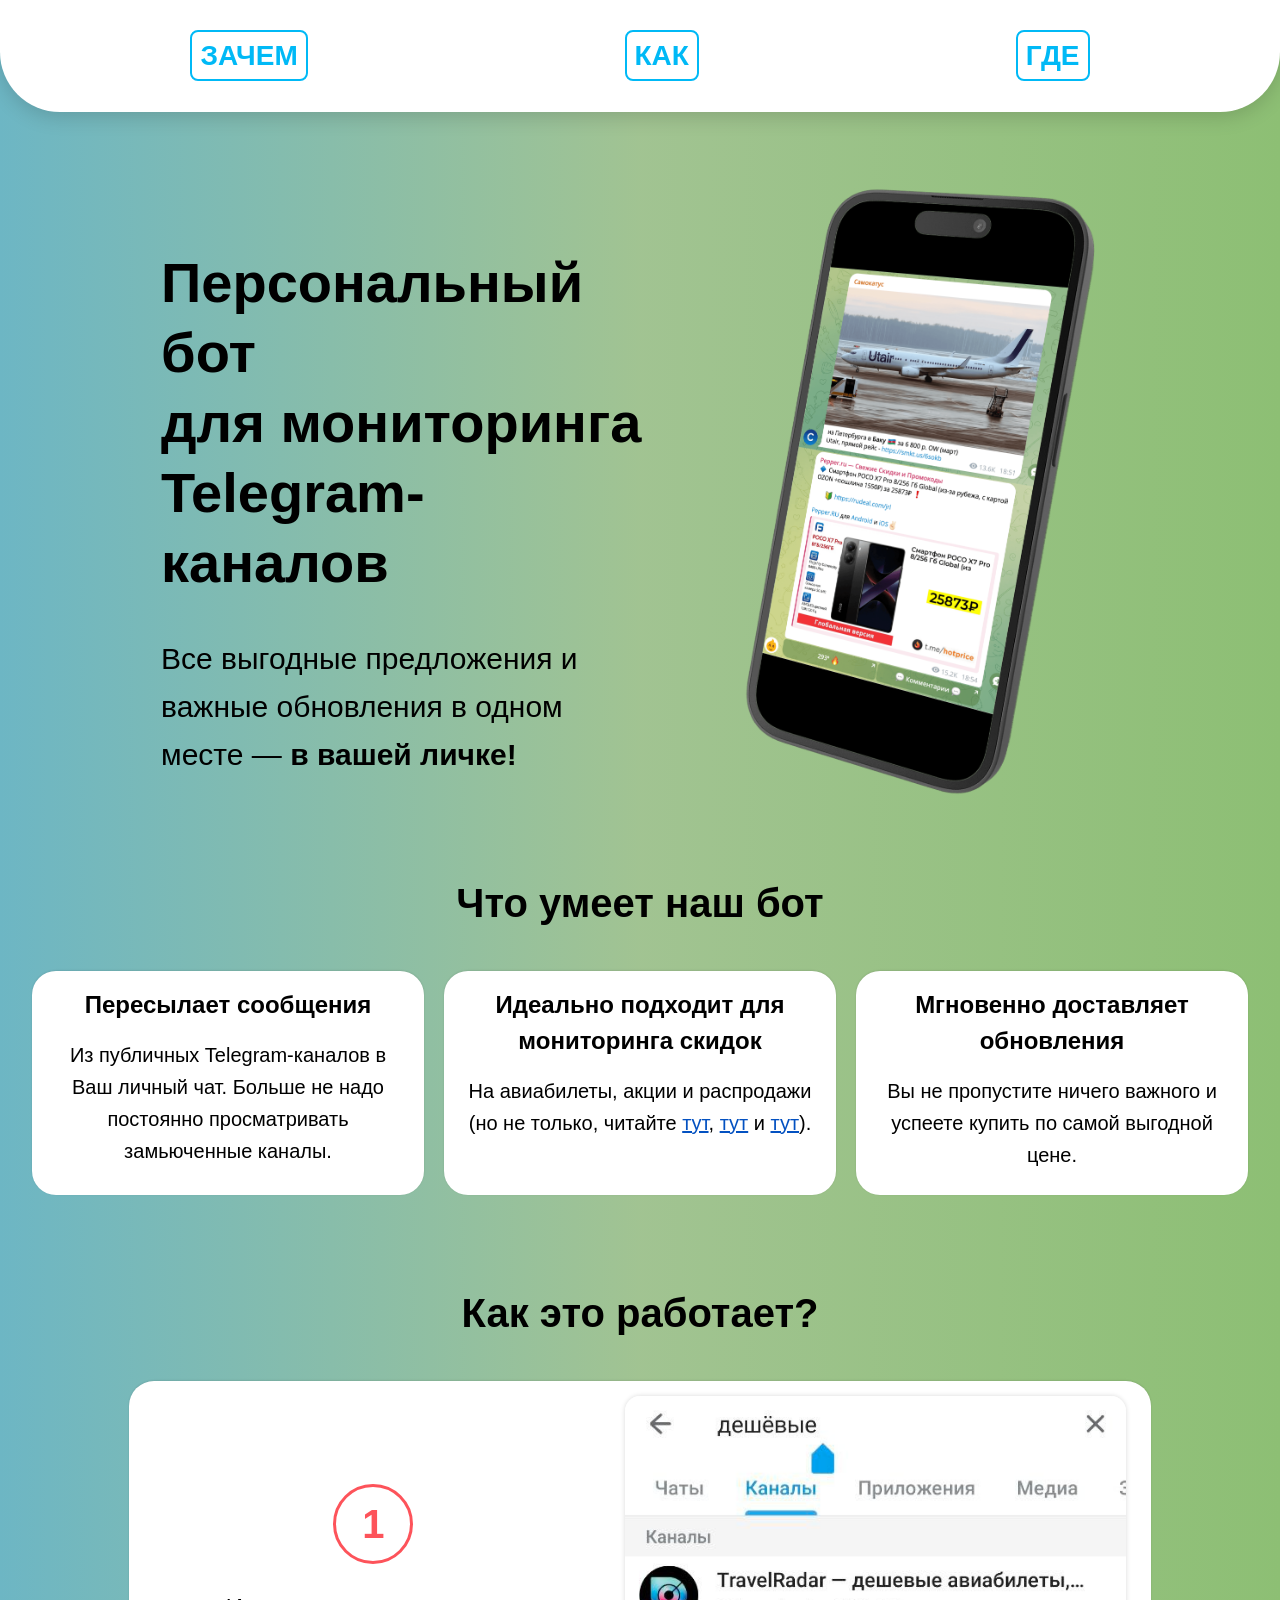
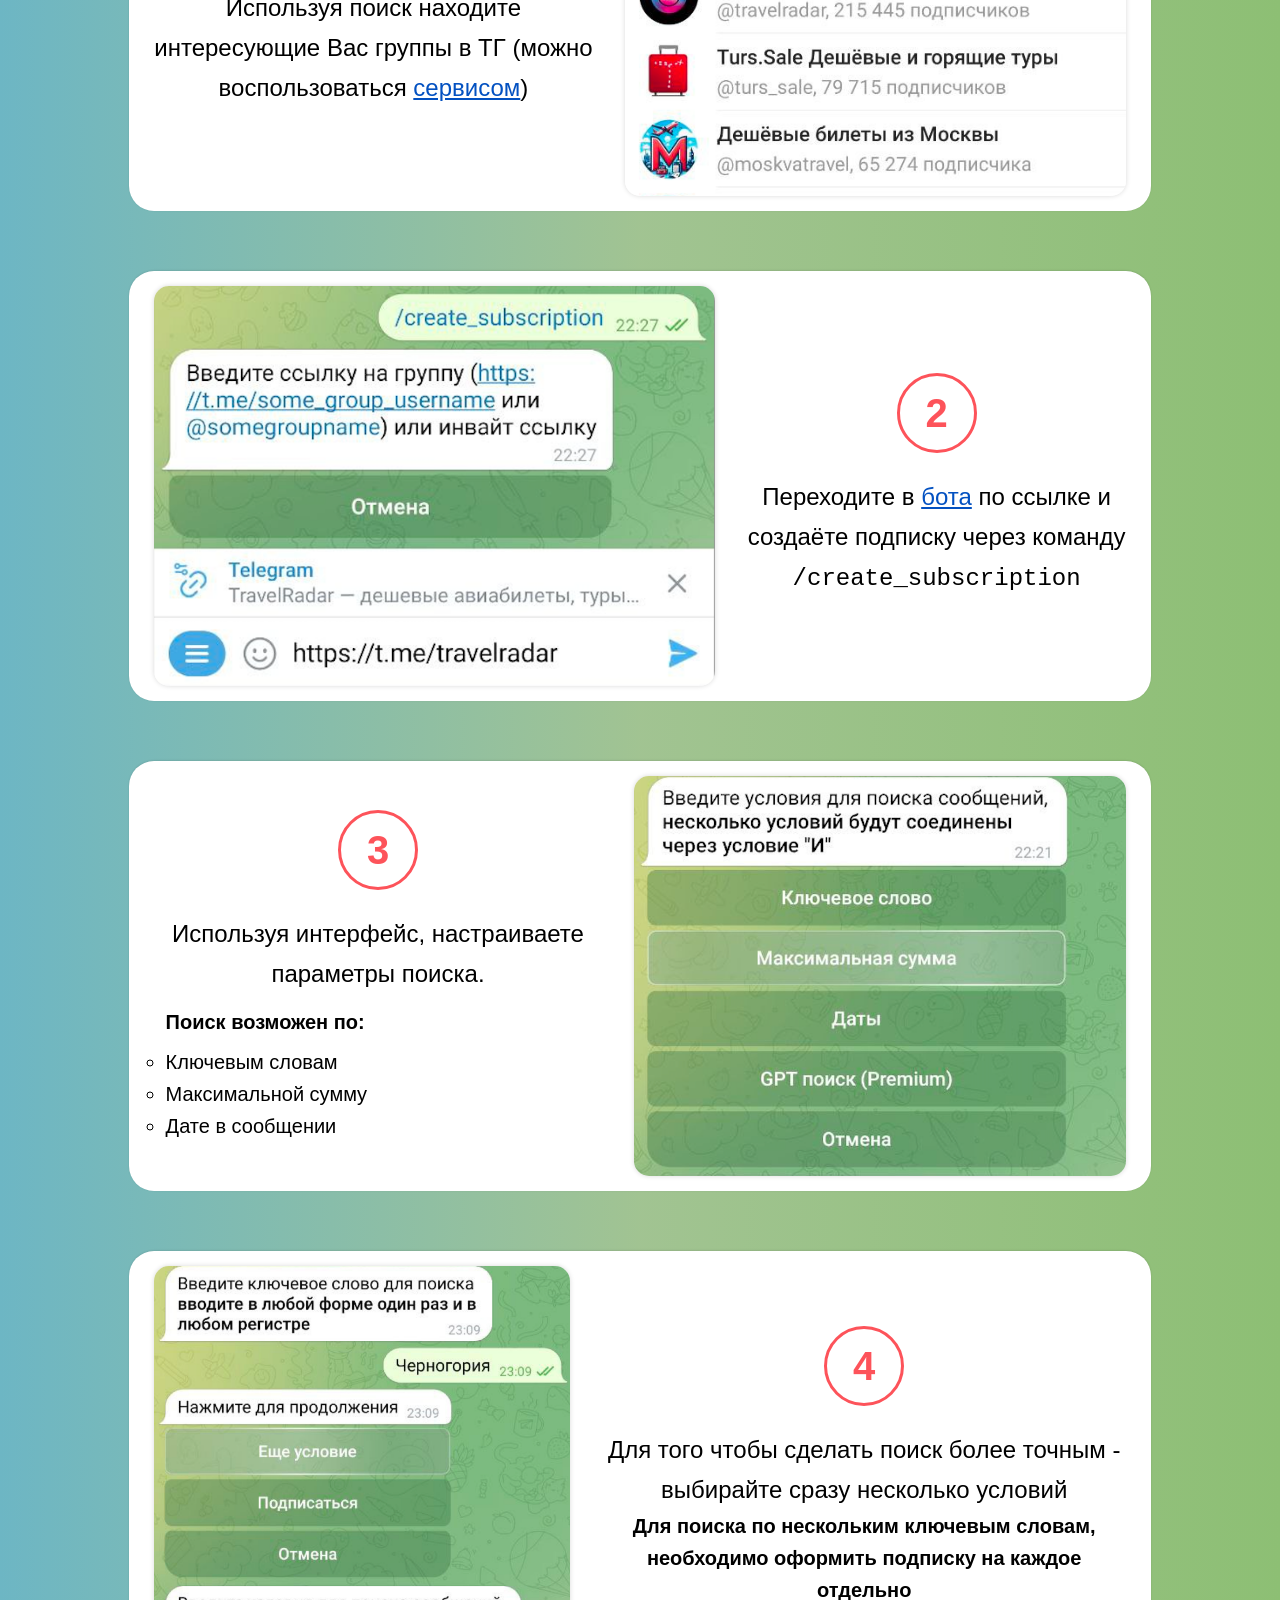
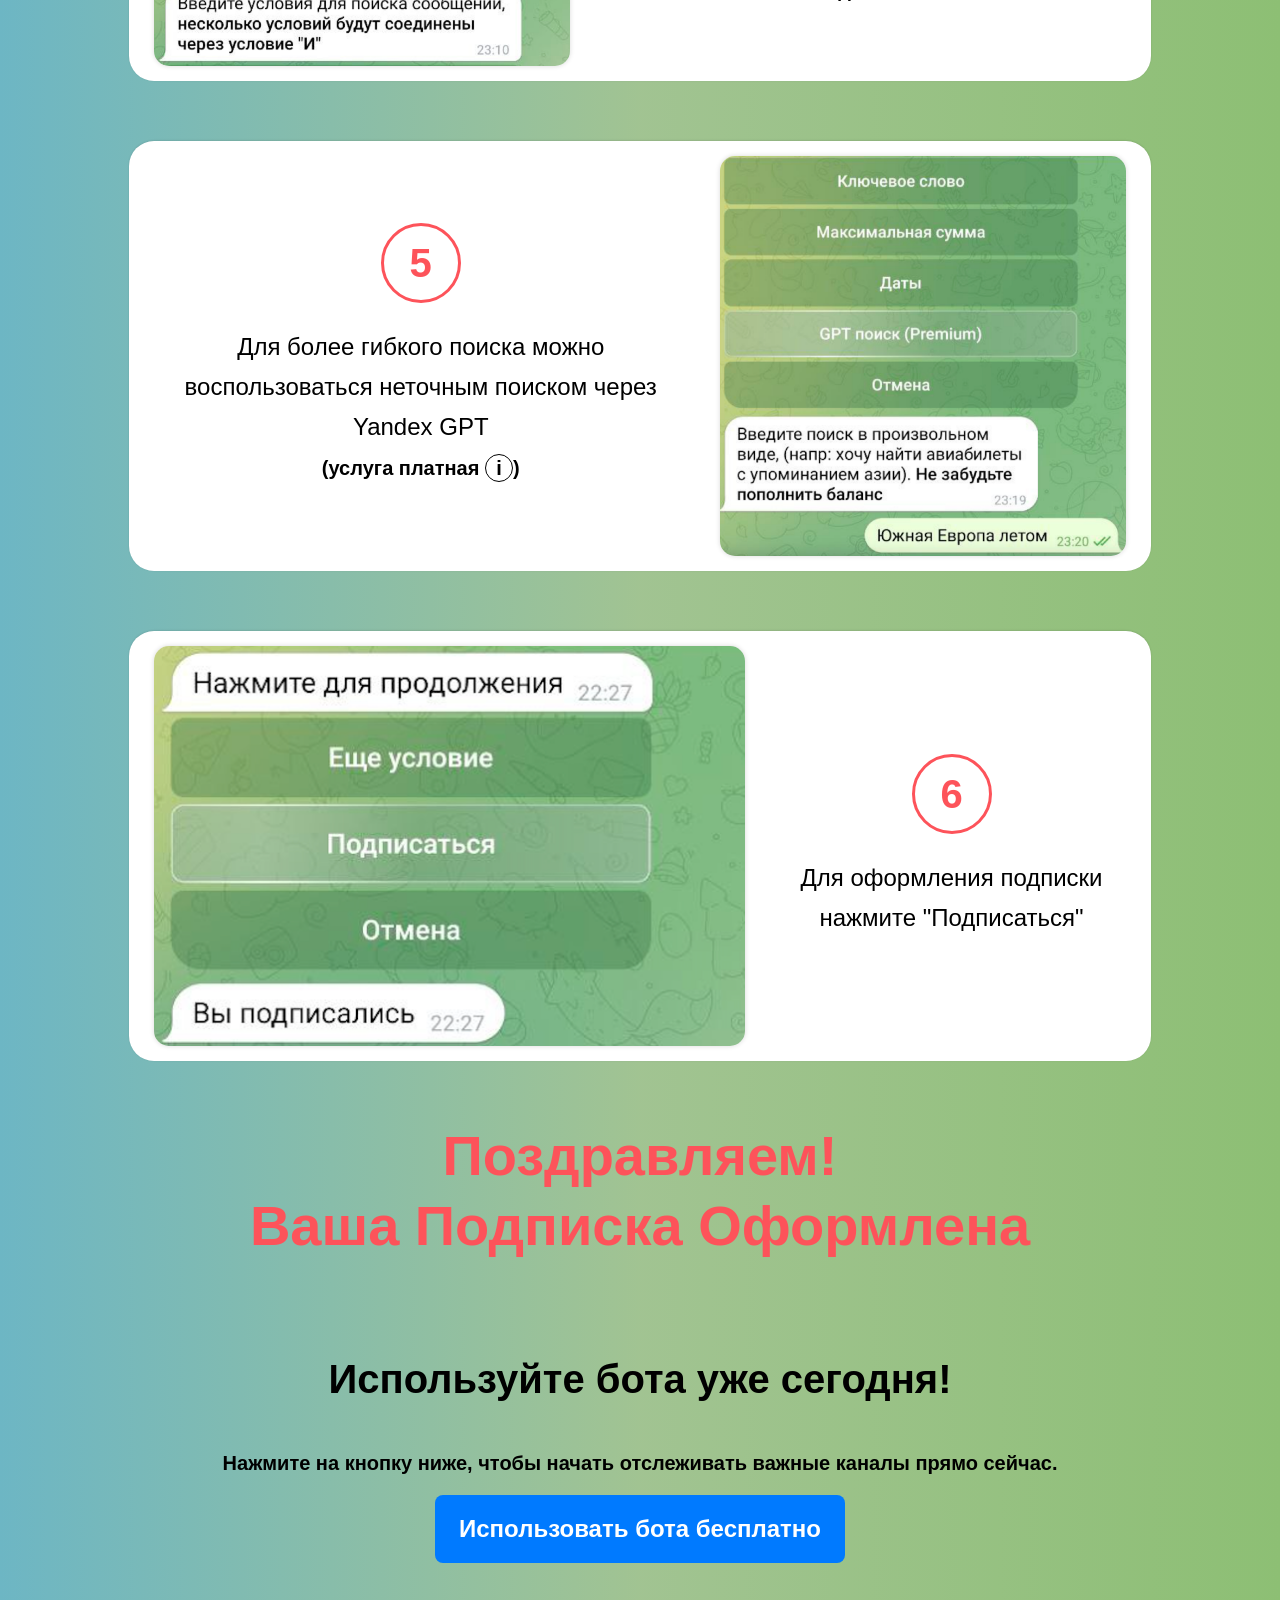
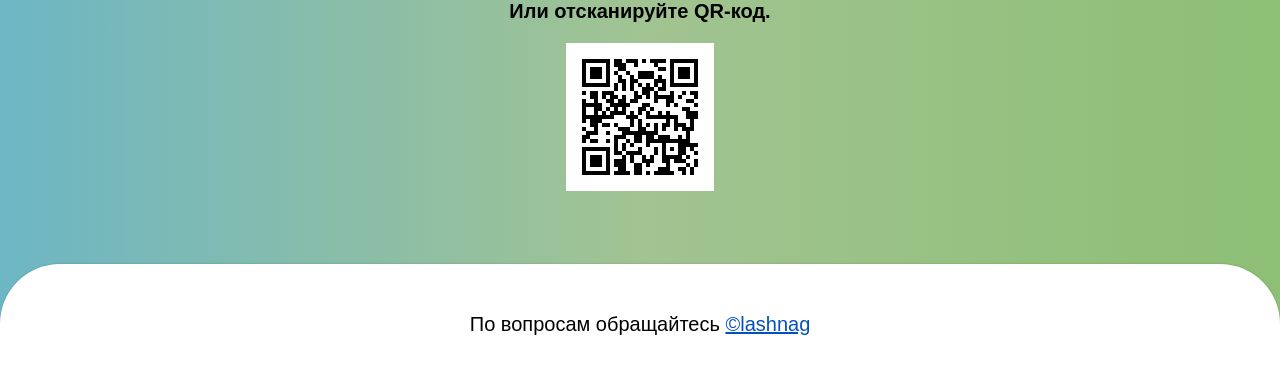
==== index.html @ 2fe4a526 "Mobile version + prices" ====
<!DOCTYPE html>
<html lang="en">

<head>
    <meta charset="UTF-8">
    <meta name="viewport" content="width=device-width, initial-scale=1.0">
    <title>Document</title>
    <!-- Yandex.Metrika counter -->
    <script type="text/javascript" >
        (function(m,e,t,r,i,k,a){m[i]=m[i]||function(){(m[i].a=m[i].a||[]).push(arguments)};
            m[i].l=1*new Date();
            for (var j = 0; j < document.scripts.length; j++) {if (document.scripts[j].src === r) { return; }}
            k=e.createElement(t),a=e.getElementsByTagName(t)[0],k.async=1,k.src=r,a.parentNode.insertBefore(k,a)})
        (window, document, "script", "https://mc.yandex.ru/metrika/tag.js", "ym");

        ym(99839223, "init", {
            clickmap:true,
            trackLinks:true,
            accurateTrackBounce:true,
            webvisor:true
        });
    </script>
    <noscript><div><img src="https://mc.yandex.ru/watch/99839223" style="position:absolute; left:-9999px;" alt="" /></div></noscript>
    <!-- /Yandex.Metrika counter -->
    <style>
        html {
            font-size: 20px;
            line-height: 32px;
            font-family: Arial, Helvetica, sans-serif;
            background: rgba(109, 182, 196, 1);
            background: linear-gradient(90deg, rgba(109, 182, 196, 1) 0%, rgba(151, 189, 134, 0.9) 50%, rgba(141, 191, 116, 1) 100%);
        }

        body {
            padding: 0;
            margin: 0;
            display: flex;
            flex-direction: column;
        }

        a {
            color: #0351c1;
        }

        .container {
            padding: 0 32px;
        }

        .container--column {
            display: flex;
            flex-direction: column;
        }

        .main {
            flex-grow: 1;
        }

        .footer,
        .header {
            min-height: 120px;
        }

        .navigation__wrap {
            list-style: none;
            display: flex;
            padding: 24px 0;
            margin: 0;
            justify-content: space-around;
            font-size: 28px;
        }

        .navigation__container {
            background-color: #fff;
            border-radius: 0 0 60px 60px;
            padding-top: 16px;
            padding-bottom: 16px;
            box-shadow: 0px 5px 20px rgba(0, 0, 0, 0.15);
        }

        .navigation__link {
            text-decoration: none;
            color: #00b9f6;
            cursor: pointer;
            font-weight: 600;
            border: 2px solid #00b9f6;
            border-radius: 8px;
            padding: 8px;
        }

        .main-header {
            padding: 48px 32px;
        }

        .main-header__container {
            display: flex;
            justify-content: space-evenly;
        }

        .main-header__title {
            font-size: 56px;
            line-height: 70px;
            font-weight: 700;
        }

        .main-header__wrap {
            max-width: 40%;
            padding-top: 50px;
        }

        .main-header__image {
            width: 400px;
            height: auto;
        }

        .main-header__text {
            font-size: 30px;
            font-weight: 500;
            line-height: 48px;
        }

        .section {
            margin-bottom: 90px;
        }

        .section__header {
            font-size: 40px;
            font-weight: 600;
            line-height: 56px;
            margin: 0 auto;
            margin-bottom: 40px;
        }

        .info-list,
        .step-list {
            padding: 0;
            list-style: none;
            margin: 0;
            display: flex;
        }

        .info-list__item {
            padding: 16px 16px 24px;
            border-radius: 24px;
            background-color: #fff;
            flex: 1;
            text-align: center;
            display: flex;
            flex-direction: column;
            box-shadow: 0px -0.5px 2px rgba(0, 0, 0, 0.13);
        }

        .info-list__item:not(:first-child) {
            margin-left: 20px;
        }

        .info-list__title {
            margin: 0 0 16px 0;
            font-size: 24px;
            line-height: 36px;
        }

        .info-list__text {
            margin: 0;
            flex: 1;
        }

        .step-list {
            flex-direction: column;
        }

        .step-list__item {
            display: flex;
            justify-content: center;
            align-items: center;
            max-width: 80%;
            margin: 0 auto 60px auto;
            background-color: #fff;
            border-radius: 25px;
            padding: 15px 25px;
            box-shadow: 0px -0.5px 2px rgba(0, 0, 0, 0.13);
        }

        .step-list__counter {
            box-sizing: border-box;
            border: 3px solid #fd535a;
            font-size: 40px;
            font-weight: 700;
            line-height: 60px;
            padding: 12px;
            border-radius: 50%;
            display: inline-flex;
            align-items: center;
            justify-content: center;
            width: 80px;
            height: 80px;
            color: #fd535a;
            margin-bottom: 24px;
            align-self: center;
            box-shadow: 0px 0px 12px rgba(255, 255, 255, 0.5);
        }

        .step-list__text {
            margin: 0;
            font-size: 24px;
            line-height: 40px;
            flex: 1;
        }

        .congrat {
            text-align: center;
            color: #fd535a;
            font-size: 56px;
            line-height: 70px;
        }

        .step-list__text p {
            margin: 0 0 12px 0;
        }

        .step-list__text ul,
        .step-list__text b {
            margin: 0;
            padding: 0 0 0 12px;
            font-size: 20px;
            line-height: 32px;
            text-align: left;
        }


        .step-list__text b {
            display: block;
            margin-bottom: 8px;
        }

        .step-list__image {
            height: 400px;
            width: auto;
            margin-left: 32px;
            box-shadow: 0px 0px 5px rgba(0, 0, 0, 0.15);
            border-radius: 15px;
        }

        .step-list__item:nth-child(2n) .step-list__image {
            order: -1;
            margin-left: 0;
            margin-right: 32px;
        }

        .step-list__wrap {
            display: flex;
            flex-direction: column;
            text-align: center;
        }

        .use-info__button {
            text-decoration: none;
            display: inline-block;
            padding: 16px 24px;
            background-color: #007aff;
            border-radius: 8px;
            max-width: 800px;
            color: #fff;
            align-self: center;
            font-size: 24px;
            line-height: 36px;
            font-weight: 600;
            margin-bottom: 32px;
        }

        .use-info__qr {
            align-self: center;
        }

        .use-info__text {
            text-align: center;
            display: block;
            margin-bottom: 16px;
        }

        .footer {
            display: flex;
            flex-direction: column;
            margin-top: 64px;
        }

        .footer__container {
            flex: 1;
            background-color: #fff;
            display: flex;
            justify-content: center;
            align-items: center;
            border-radius: 60px 60px 0 0;
            height: 100%;
            box-shadow: 0px -0.5px 2px rgba(0, 0, 0, 0.13);
        }

        .price {
            font-size: 20px;
        }

        .price__wrap {
            display: inline-flex;
            position: relative;
            cursor: pointer;
        }

        .price__informer {
            border-radius: 50%;
            padding: 3px;
            border: 1px solid #000;
            display: block;
            width: 20px;
            height: 20px;
            font-size: 20px;
            line-height: 20px;
        }

        .price__tooltip {
            font-size: 16px;
            line-height: 24px;
            background-color: #fff;
            border-radius: 20px;
            padding: 15px;
            width: 230px;
            position: absolute;
            opacity: 0;
            transition: opacity 0.3s;
            cursor: initial;
            font-weight: 500;
            top: 30px;
            left: -100px;
            box-shadow: 0px 2px 12px rgba(0, 0, 0, 0.15);
        }

        .price:hover .price__tooltip {
            opacity: 1;
        }

        @media screen and (max-width: 992px) {
            html {
                font-size: 16px;
                line-height: 24px;
            }

            .container {
                padding: 0 16px;
            }

            .footer,
            .header {
                min-height: 80px;
            }

            .navigation__wrap {
                padding: 8px 0;
                font-size: 16px;
            }

            .navigation__container {
                border-radius: 0 0 20px 20px;
                padding: 8px 0;
            }

            .navigation__link {
                padding: 4px 8px;
            }

            .main-header {
                padding: 32px 0;
                text-align: center;
            }

            .main-header__container {
                flex-direction: column;
            }

            .main-header__title {
                font-size: 32px;
                line-height: 44px;
                font-weight: 700;
                margin: 0 0 20px 0;
            }

            .main-header__wrap {
                max-width: none;
                padding-top: 0;
            }

            .main-header__image {
                width: 60%;
                margin: 0 auto;
            }

            .main-header__text {
                font-size: 20px;
                line-height: 28px;
            }

            .info-list {
                flex-direction: column;
            }

            .info-list__item:not(:first-child) {
                margin-top: 16px;
                margin-left: 0;
            }

            .section {
                margin-bottom: 50px;
            }

            .section__header {
                font-size: 28px;
                line-height: 36px;
                text-align: center;
                margin-bottom: 20px;
            }

            .step-list__item {
                flex-direction: column;
                margin: 0;
                padding: 25px 15px;
                max-width: none;
                margin-bottom: 24px;
            }

            .step-list__item:nth-child(2n) .step-list__image {
                order: initial;
                margin-right: 0;
            }

            .step-list__image {
                height: auto;
                width: 100%;
                margin-left: 0;
                margin-top: 16px;
            }

            .step-list__counter {
                width: 60px;
                height: 60px;
                margin-bottom: 16px;
            }

            .step-list__text {
                font-size: 20px;
                line-height: 28px;
            }

            .step-list__text ul, .step-list__text b {
                font-size: 16px;
                line-height: 24px;
            }

            .price {
                font-size: 12px;
            }

            .price__tooltip {
                left: auto;
                right: -50px;
            }

            .price__informer {
                width: 10px;
                height: 10px;
                font-size: 10px;
                line-height: 10px;
            }

            .congrat {
                font-size: 32px;
                line-height: 48px;
            }

            .use-info__button {
                max-width: 100%;
                width: 100%;
                box-sizing: border-box;
                font-size: 18px;
                text-align: center;
                padding: 16px 4px;
                font-size: 20px;
            }

            .footer {
                margin-top: 32px;
            }
            .footer__container {
                border-radius: 20px 20px 0 0;
            }
        }

        @media screen and (max-width: 1200px) { 
            .step-list__image {
                height: 300px;
            }
        }
    </style>
</head>

<body>
    <header class="header">
        <nav class="navigation">
            <div class="navigation__container container">
                <ul class="navigation__wrap">
                    <li class="navigation__item"><a class="navigation__link" href="#about">ЗАЧЕМ</a></li>
                    <li class="navigation__item"><a class="navigation__link" href="#work">КАК</a></li>
                    <li class="navigation__item"><a class="navigation__link" href="#use">ГДЕ</a></li>
                </ul>
            </div>
        </nav>
        <div class="main-header">
            <div class="container main-header__container">
                <div class="main-header__wrap">
                    <h1 class="main-header__title">
                        Персональный бот для&nbsp;мониторинга Telegram-каналов
                    </h1>
                    <span class="main-header__text">
                        Все выгодные предложения и важные обновления в одном месте — <strong>в вашей личке!</strong>
                    </span>
                </div>
                <img class="main-header__image" src="./left.png" width="600" height="1000" />
            </div>
        </div>
    </header>
    <main class="main">
        <section id="about" class="section">
            <div class="container container--column">
                <h2 class="section__header">Что умеет наш бот</h2>
                <ul class="info-list">
                    <li class="info-list__item">
                        <h3 class="info-list__title">Пересылает сообщения</h3>
                        <p class="info-list__text">
                            Из публичных Telegram-каналов в Ваш личный чат.
                            Больше не надо постоянно просматривать замьюченные каналы.
                        </p>
                    </li>
                    <li class="info-list__item">
                        <h3 class="info-list__title">Идеально подходит для мониторинга скидок</h3>
                        <p class="info-list__text">На авиабилеты, акции и распродажи (но не только, читайте <a
                                href="https://habr.com/ru/companies/alfa/articles/876776/">тут</a>, <a
                                href="https://habr.com/ru/companies/alfa/articles/860416/">тут</a> и <a
                                href="https://habr.com/ru/companies/alfa/articles/889684/">тут</a>).
                        </p>
                    </li>
                    <li class="info-list__item">
                        <h3 class="info-list__title">Мгновенно доставляет обновления</h3>
                        <p class="info-list__text">
                            Вы не пропустите ничего важного
                            и успеете купить по самой выгодной цене.
                        </p>
                    </li>
                </ul>
            </div>
        </section>
        <section id="work" class="section">
            <div class="container container--column">
                <h2 class="section__header">Как это работает?</h2>
                <ul class="step-list">
                    <li class="step-list__item">
                        <div class="step-list__wrap">
                            <span class="step-list__counter">1</span>
                            <p class="step-list__text">
                                Используя поиск находите интересующие Вас группы в&nbsp;ТГ (можно воспользоваться <a
                                    href="https://tgstat.ru/" target="_blank">сервисом</a>)
                            </p>
                        </div>
                        <img src="./step-1.png" class="step-list__image" />
                    </li>
                    <li class="step-list__item">
                        <div class="step-list__wrap">
                            <span class="step-list__counter">2</span>
                            <p class="step-list__text">
                                Переходите в <a href="https://t.me/TestBackendForwarderBot" target="_blank">бота</a> по
                                ссылке и создаёте подписку через команду <code
                                    class="command">/create_subscription</code>
                            </p>
                        </div>
                        <img src="./step-2.png" class="step-list__image" />
                    </li>
                    <li class="step-list__item">
                        <div class="step-list__wrap">
                            <span class="step-list__counter">3</span>
                            <div class="step-list__text">
                                <p>
                                    Используя интерфейс, настраиваете параметры поиска.
                                </p>
                                <b>Поиск возможен по:</b>
                                <ul>
                                    <li>Ключевым словам</li>
                                    <li>Максимальной сумму</li>
                                    <li>Дате в сообщении</li>
                                </ul>
                            </div>
                        </div>
                        <img src="./step-3.png" class="step-list__image" />
                    </li>
                    <li class="step-list__item">
                        <div class="step-list__wrap">
                            <span class="step-list__counter">4</span>
                            <p class="step-list__text">
                                Для того чтобы сделать поиск более точным - выбирайте сразу несколько условий
                            </p>
                            <b>
                                Для поиска по нескольким ключевым словам, необходимо оформить подписку на каждое
                                отдельно
                            </b>
                        </div>
                        <img src="./step-4.png" class="step-list__image" />
                    </li>
                    <li class="step-list__item">
                        <div class="step-list__wrap">
                            <span class="step-list__counter">5</span>
                            <p class="step-list__text">
                                Для более гибкого поиска можно воспользоваться неточным поиском через Yandex GPT<br />
                                <strong class="price">(услуга платная&nbsp;<span class="price__wrap">
                                        <span class="price__informer">i</span>
                                        <span class="price__tooltip">
                                            Цена зависит от количества и длины проверяемых сообщений и поискового
                                            запроса. 2 рубля за 1000 токенов (слов), но не меньше 1 копейки за проверку
                                            1 сообщения
                                        </span>
                                    </span>)
                                </strong>
                            </p>

                        </div>
                        <img src="./step-5.png" class="step-list__image" />
                    </li>
                    <li class="step-list__item">
                        <div class="step-list__wrap">
                            <span class="step-list__counter">6</span>
                            <p class="step-list__text">
                                Для оформления подписки нажмите "Подписаться"
                            </p>
                        </div>
                        <img src="./step-6.png" class="step-list__image" />
                    </li>
                </ul>

                <strong class="congrat">
                    Поздравляем!<br />Ваша Подписка Оформлена
                </strong>
            </div>
        </section>
        <section id="use" class="use-info">
            <div class="container container--column">
                <h2 class="section__header">Используйте бота уже сегодня!</h2>
                <strong class="use-info__text">
                    Нажмите на кнопку ниже, чтобы начать отслеживать важные каналы прямо сейчас.
                </strong>
                <a class="use-info__button" href="https://t.me/TestBackendForwarderBot" target="_blank">
                    Использовать бота бесплатно
                </a>
                <strong class="use-info__text">
                    Или отсканируйте QR-код.
                </strong>
                <a class="use-info__qr" href="https://t.me/TestBackendForwarderBot" target="_blank">
                    <img src="./qr.png" alt="qr-code">
                </a>
            </div>
        </section>
    </main>
    <footer class="footer">
        <div class="container footer__container">
            По вопросам обращайтесь&nbsp;<a href="https://t.me/lashnag" target="_blank">&copy;lashnag</a>
        </div>
    </footer>
</body>

</html>
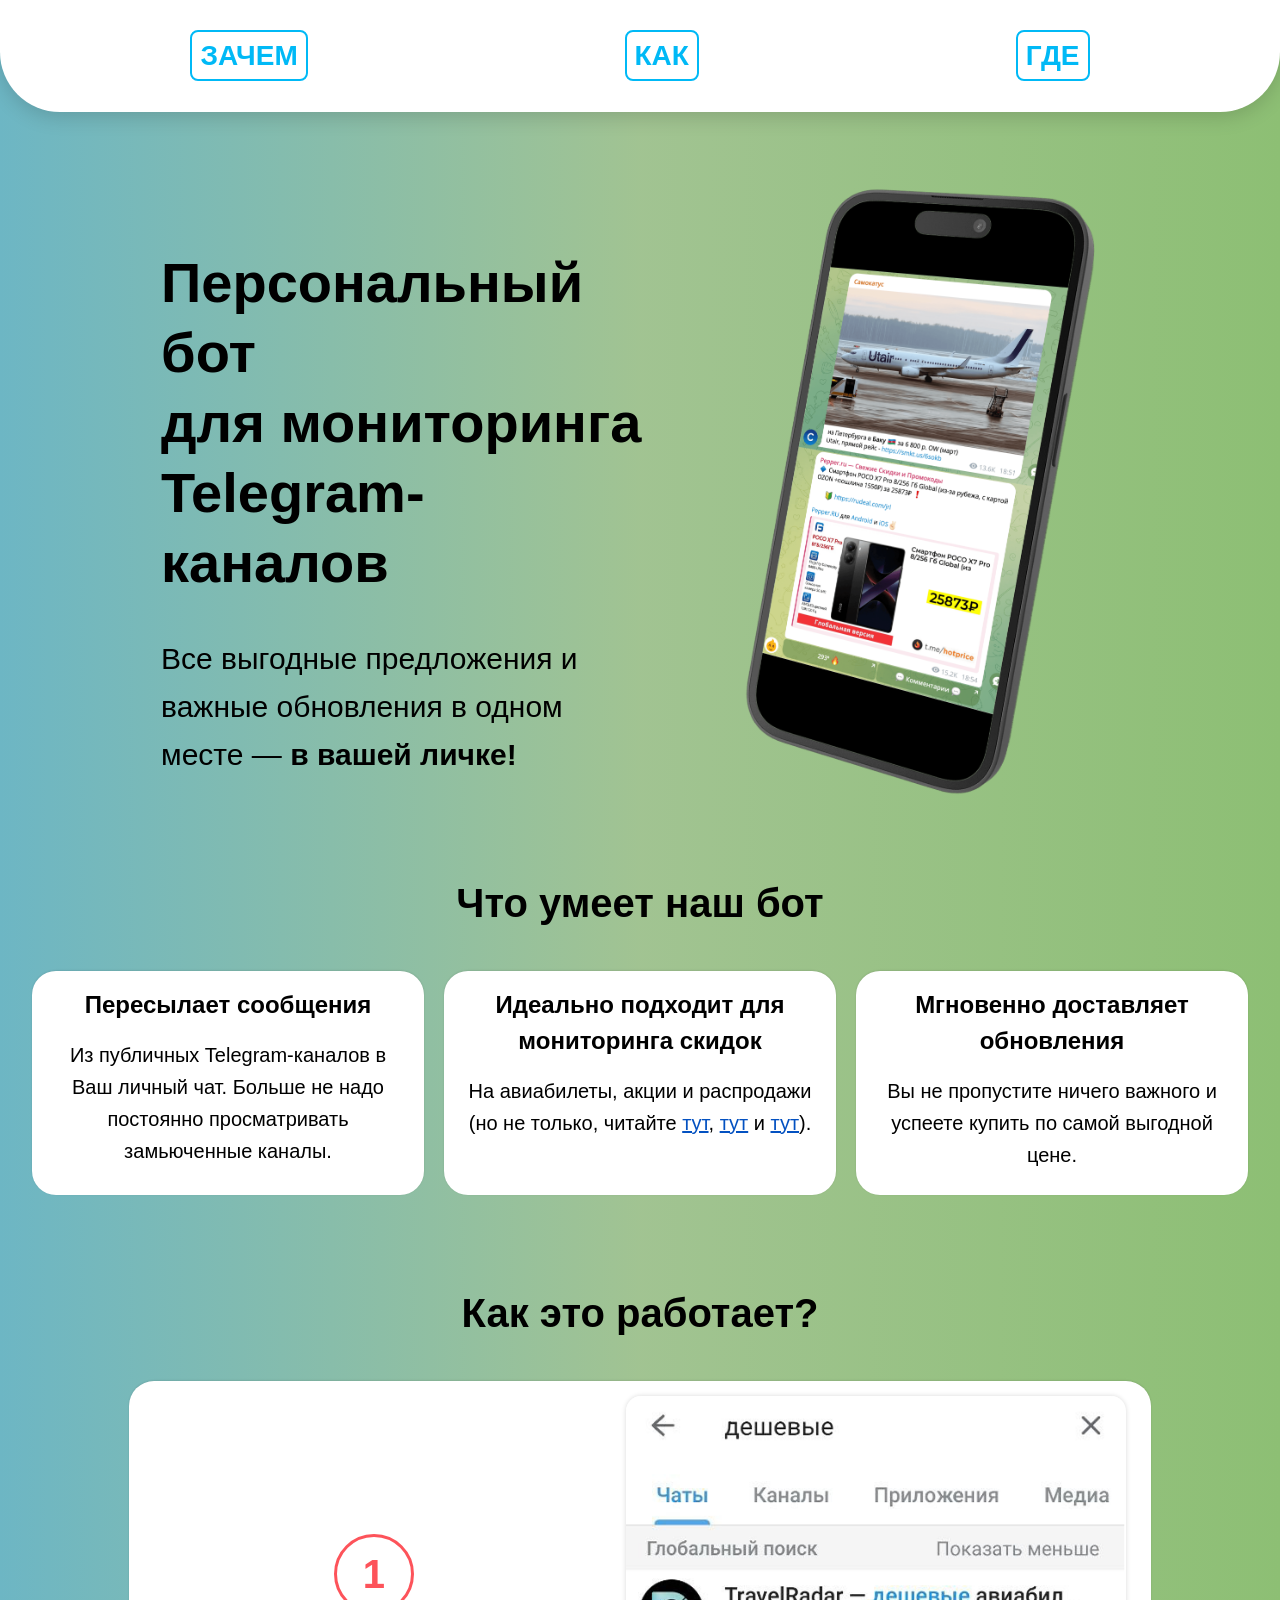
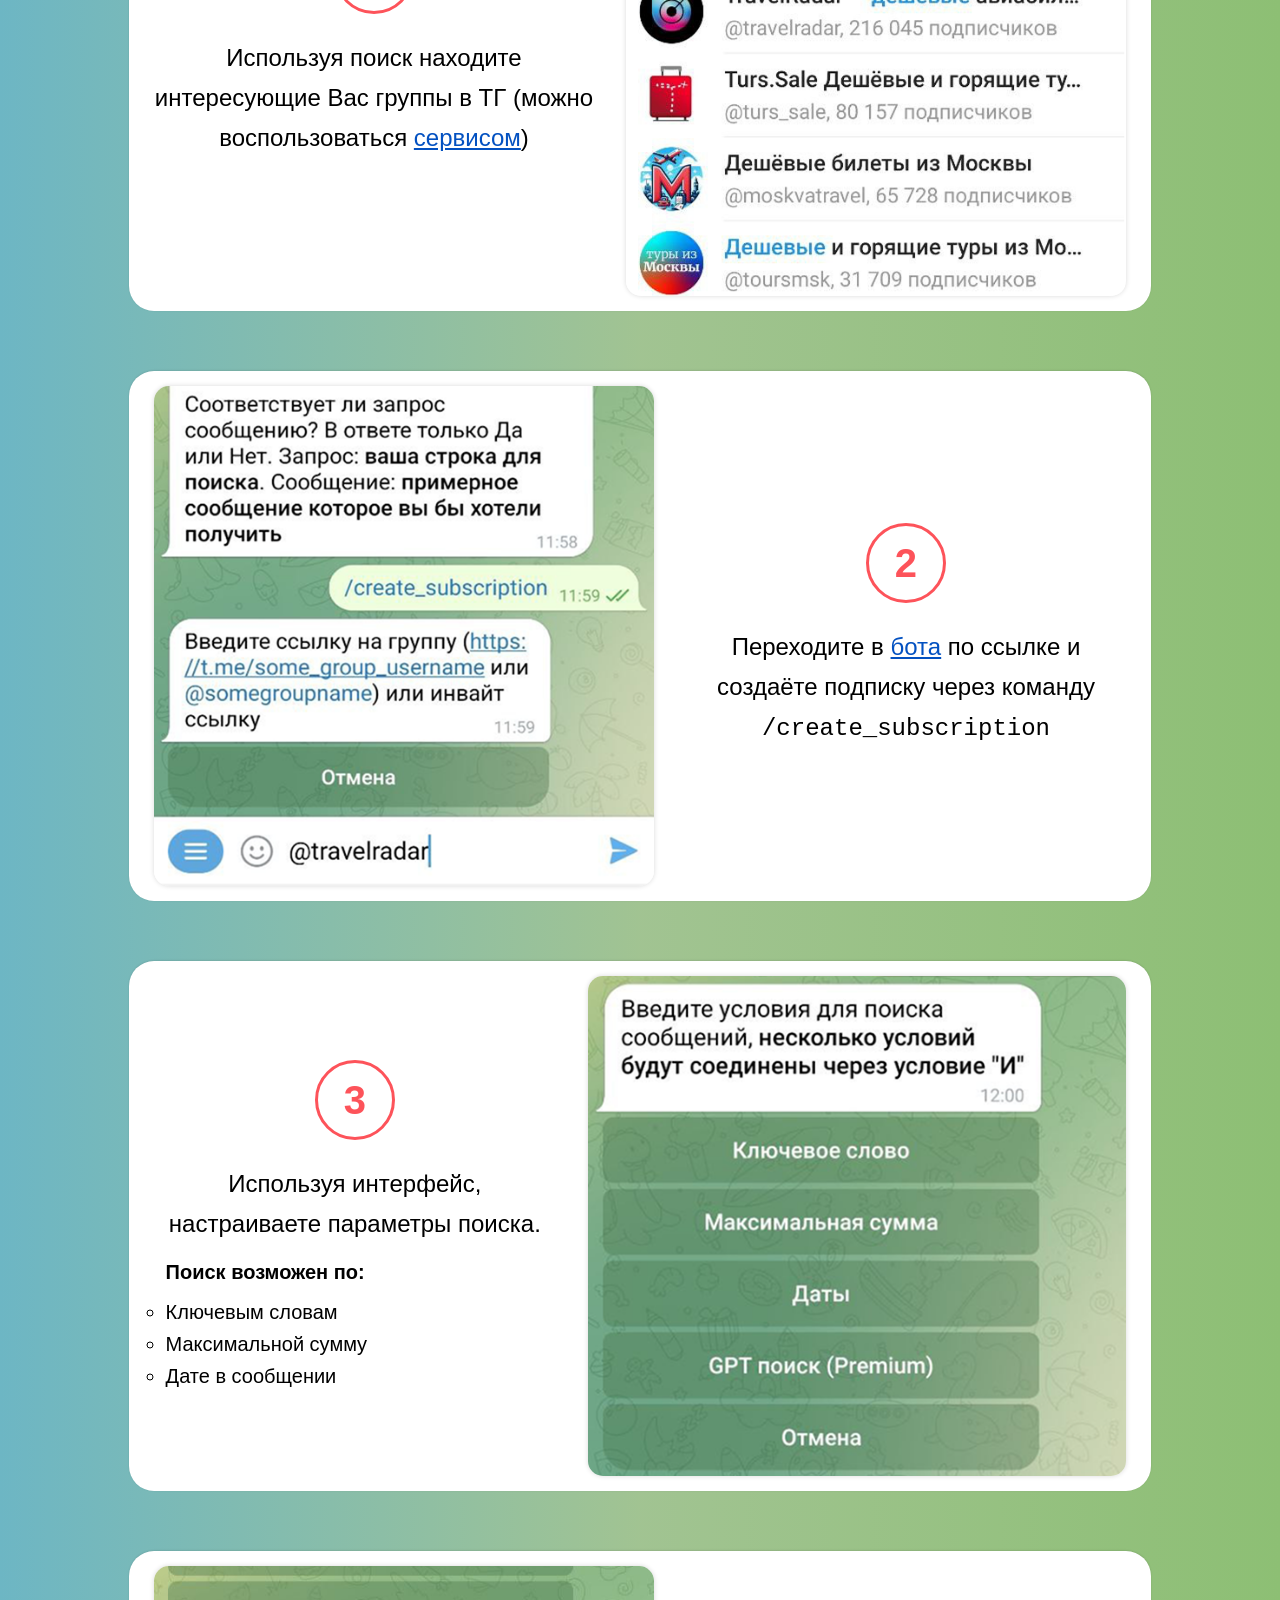
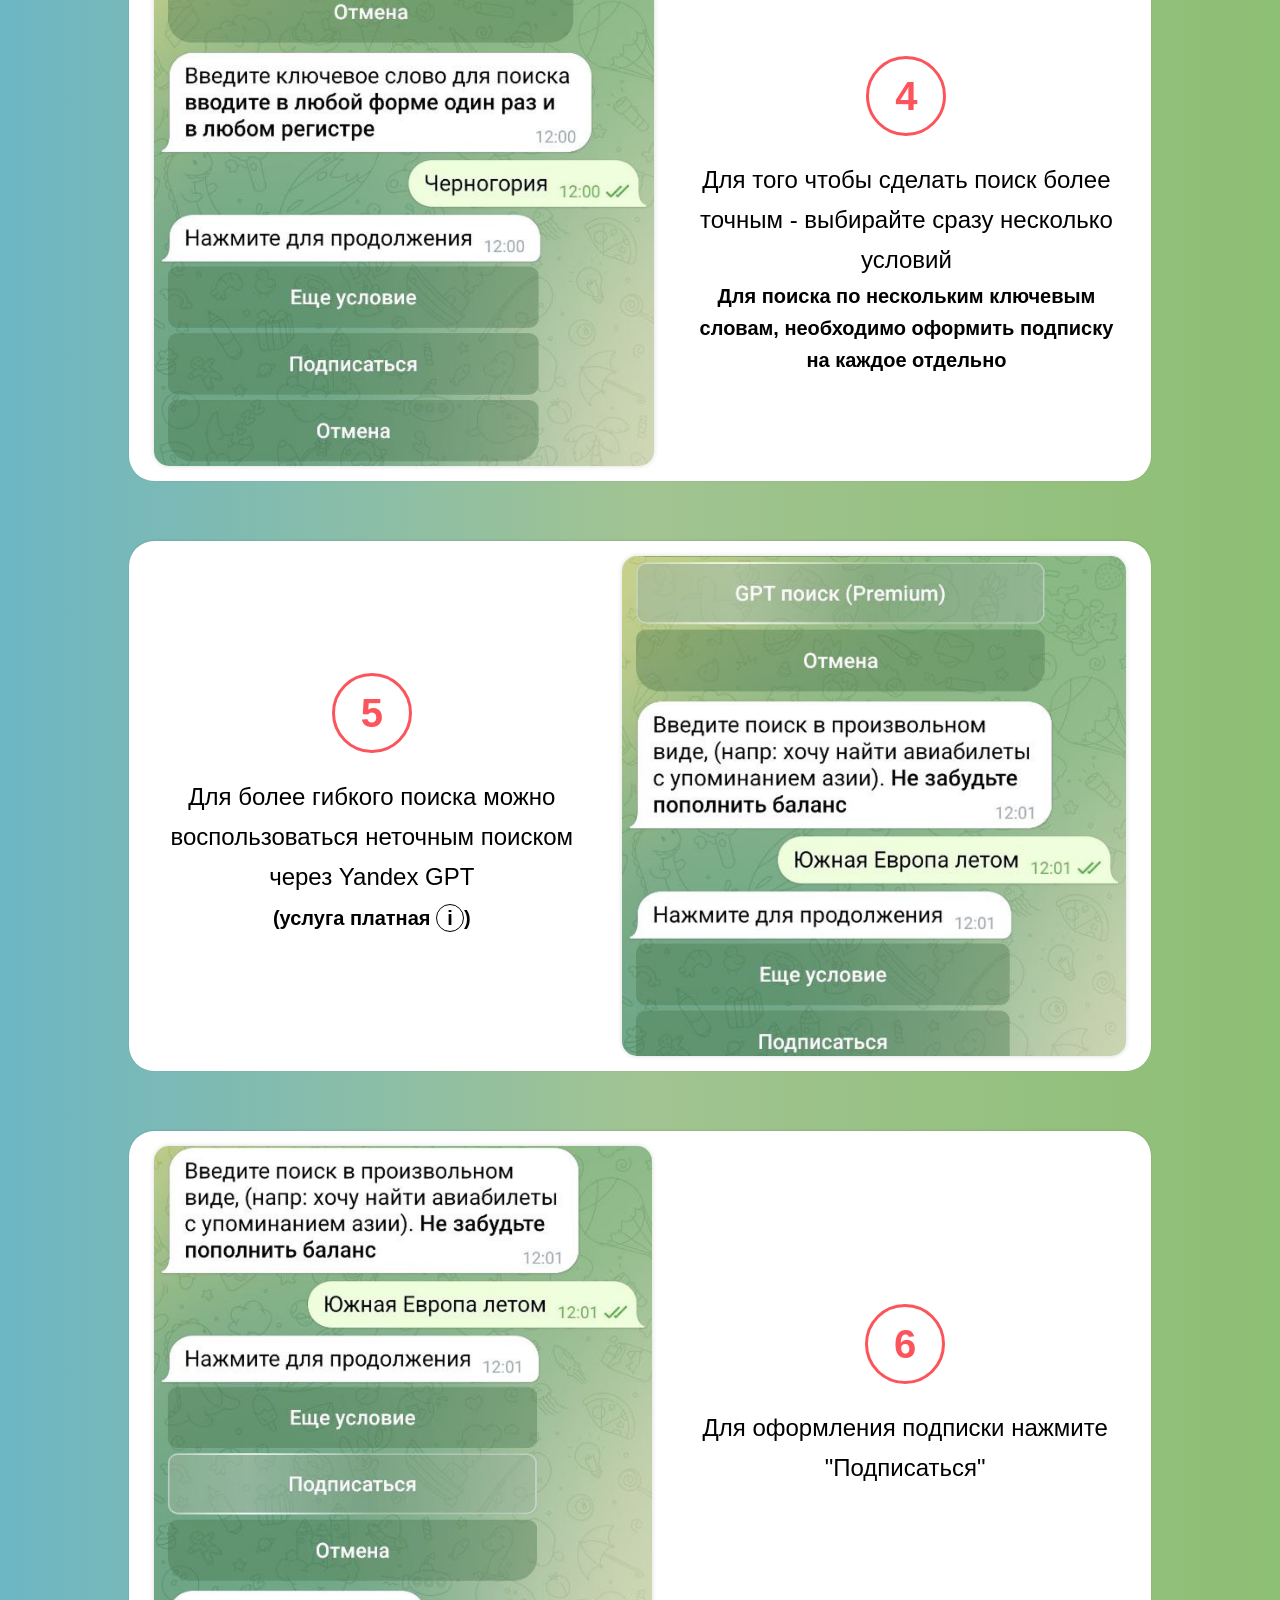
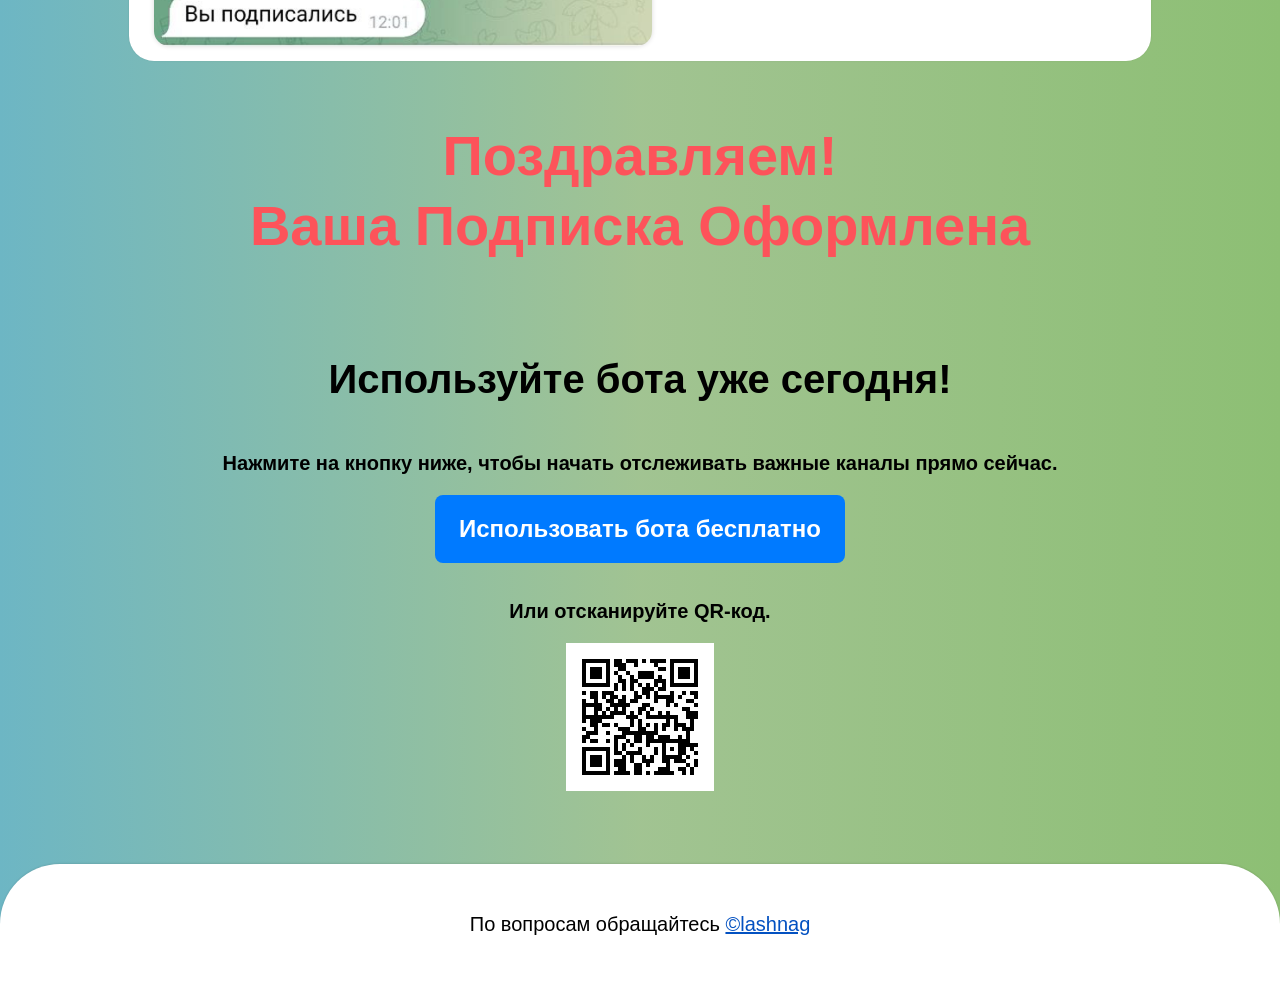
==== commit 93a9b713: "Fix mobile version" ====
--- a/index.html
+++ b/index.html
@@ -233,7 +233,7 @@
         }
 
         .step-list__image {
-            height: 400px;
+            height: 500px;
             width: auto;
             margin-left: 32px;
             box-shadow: 0px 0px 5px rgba(0, 0, 0, 0.15);
@@ -431,7 +431,7 @@
 
             .step-list__image {
                 height: auto;
-                width: 100%;
+                max-width: 100%;
                 margin-left: 0;
                 margin-top: 16px;
             }
@@ -493,7 +493,7 @@
 
         @media screen and (max-width: 1200px) { 
             .step-list__image {
-                height: 300px;
+                max-height: 400px;
             }
         }
     </style>
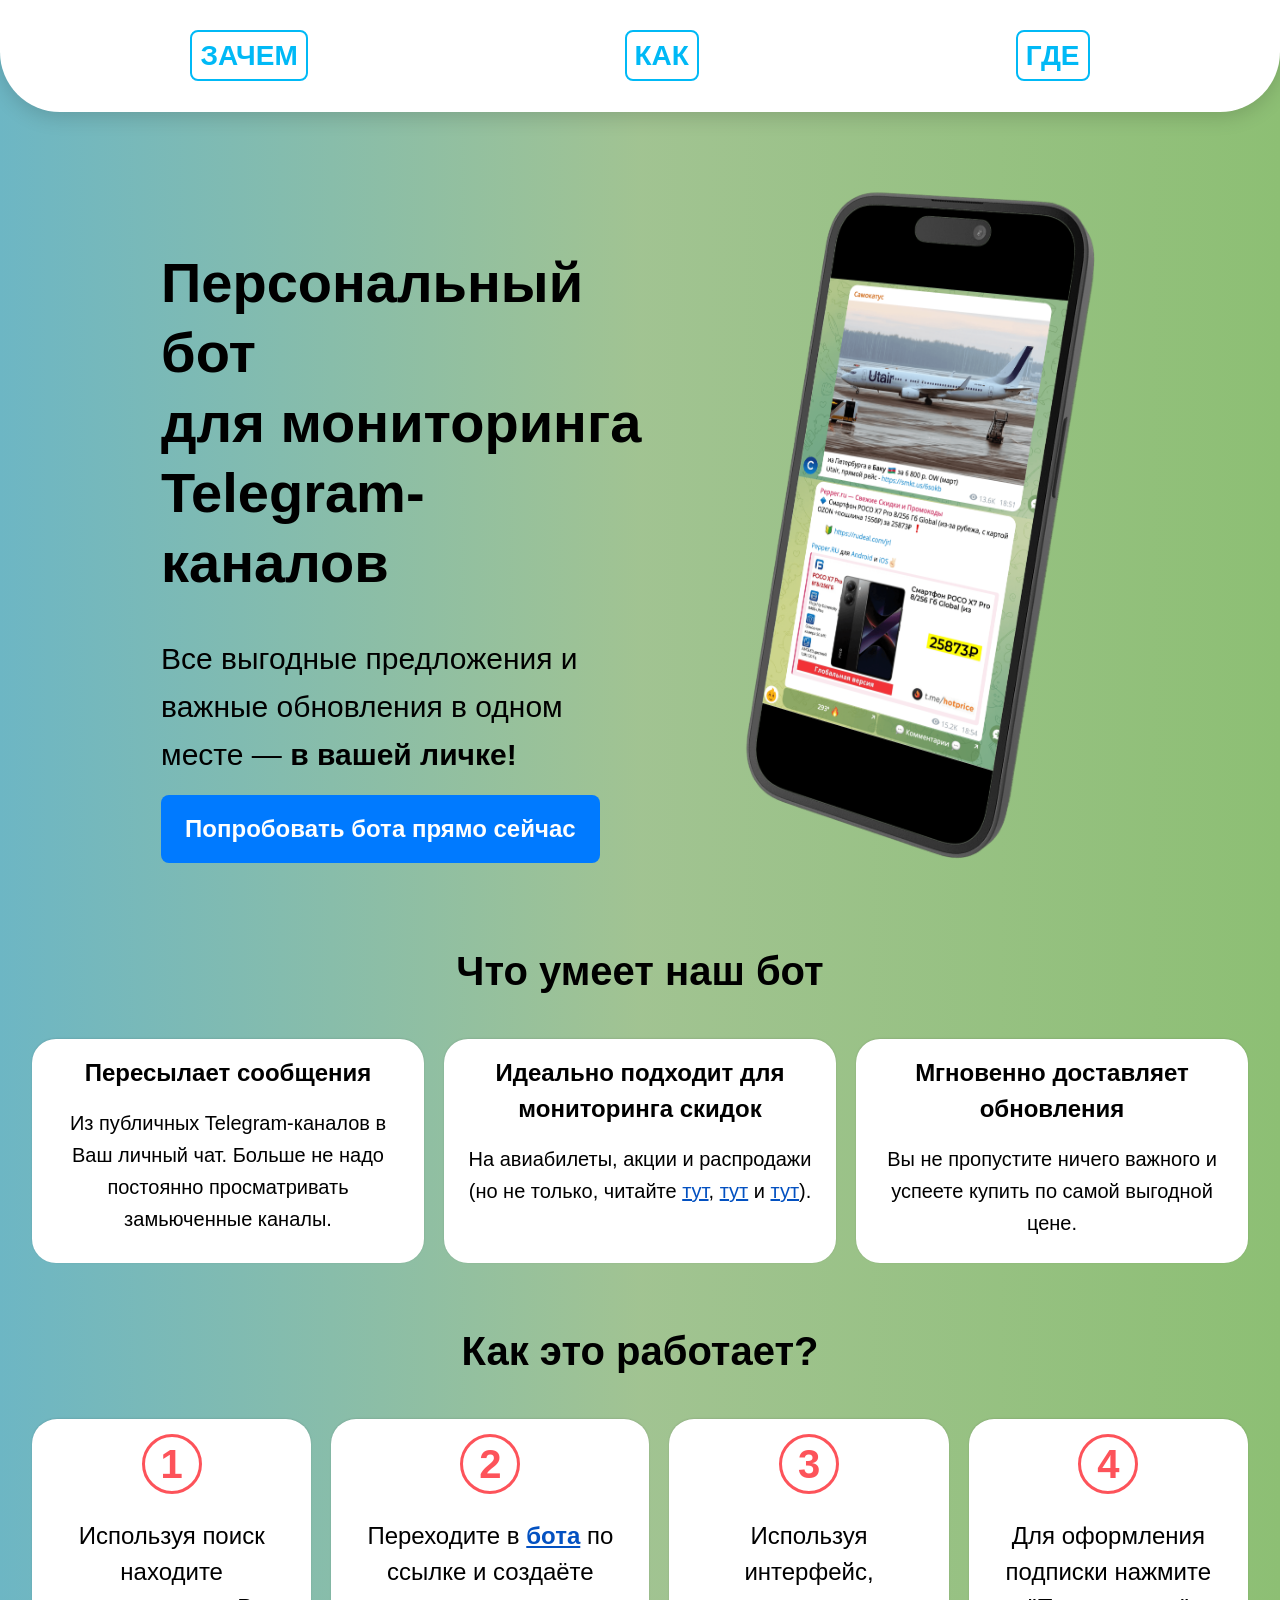
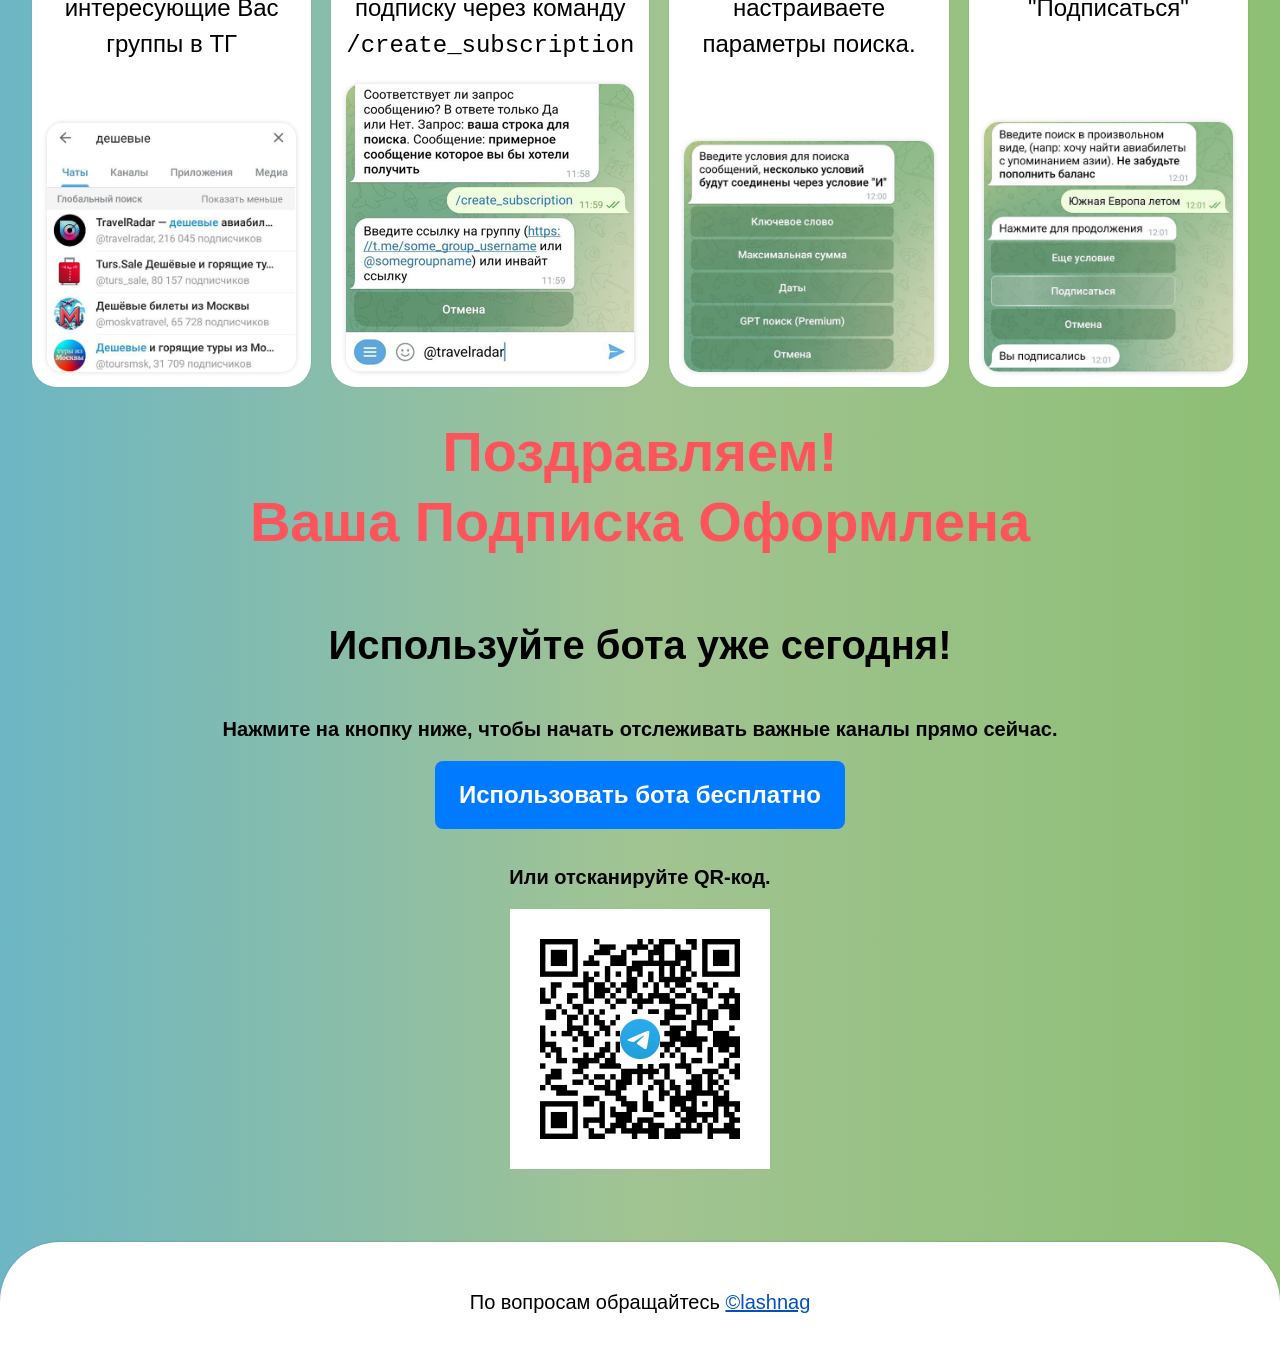
==== commit 2a741ddd: "minify steps" ====
--- a/index.html
+++ b/index.html
@@ -6,21 +6,25 @@
     <meta name="viewport" content="width=device-width, initial-scale=1.0">
     <title>Document</title>
     <!-- Yandex.Metrika counter -->
-    <script type="text/javascript" >
-        (function(m,e,t,r,i,k,a){m[i]=m[i]||function(){(m[i].a=m[i].a||[]).push(arguments)};
-            m[i].l=1*new Date();
-            for (var j = 0; j < document.scripts.length; j++) {if (document.scripts[j].src === r) { return; }}
-            k=e.createElement(t),a=e.getElementsByTagName(t)[0],k.async=1,k.src=r,a.parentNode.insertBefore(k,a)})
-        (window, document, "script", "https://mc.yandex.ru/metrika/tag.js", "ym");
+    <script type="text/javascript">
+        (function (m, e, t, r, i, k, a) {
+            m[i] = m[i] || function () { (m[i].a = m[i].a || []).push(arguments) };
+            m[i].l = 1 * new Date();
+            for (var j = 0; j < document.scripts.length; j++) { if (document.scripts[j].src === r) { return; } }
+            k = e.createElement(t), a = e.getElementsByTagName(t)[0], k.async = 1, k.src = r, a.parentNode.insertBefore(k, a)
+        })
+            (window, document, "script", "https://mc.yandex.ru/metrika/tag.js", "ym");
 
         ym(99839223, "init", {
-            clickmap:true,
-            trackLinks:true,
-            accurateTrackBounce:true,
-            webvisor:true
+            clickmap: true,
+            trackLinks: true,
+            accurateTrackBounce: true,
+            webvisor: true
         });
     </script>
-    <noscript><div><img src="https://mc.yandex.ru/watch/99839223" style="position:absolute; left:-9999px;" alt="" /></div></noscript>
+    <noscript>
+        <div><img src="https://mc.yandex.ru/watch/99839223" style="position:absolute; left:-9999px;" alt="" /></div>
+    </noscript>
     <!-- /Yandex.Metrika counter -->
     <style>
         html {
@@ -105,6 +109,8 @@
         .main-header__wrap {
             max-width: 40%;
             padding-top: 50px;
+            display: flex;
+            flex-direction: column;
         }
 
         .main-header__image {
@@ -118,8 +124,13 @@
             line-height: 48px;
         }
 
+        .main-header__button {
+            margin-top: 16px;
+            align-self: flex-start;
+        }
+
         .section {
-            margin-bottom: 90px;
+            margin-bottom: 60px;
         }
 
         .section__header {
@@ -164,20 +175,27 @@
             flex: 1;
         }
 
-        .step-list {
+        .congrat {
+            text-align: center;
+            color: #fd535a;
+            font-size: 56px;
+            line-height: 70px;
+            margin-top: 30px;
+        }
+
+        .step-list__item {
+            display: flex;
             flex-direction: column;
-        }
-
-        .step-list__item {
-            display: flex;
-            justify-content: center;
-            align-items: center;
-            max-width: 80%;
-            margin: 0 auto 60px auto;
+            flex: 1;
+            margin: 0;
             background-color: #fff;
             border-radius: 25px;
-            padding: 15px 25px;
+            padding: 15px;
             box-shadow: 0px -0.5px 2px rgba(0, 0, 0, 0.13);
+        }
+
+        .step-list__item:not(:first-child) {
+            margin-left: 20px;
         }
 
         .step-list__counter {
@@ -185,14 +203,14 @@
             border: 3px solid #fd535a;
             font-size: 40px;
             font-weight: 700;
-            line-height: 60px;
+            line-height: 40px;
             padding: 12px;
             border-radius: 50%;
             display: inline-flex;
             align-items: center;
             justify-content: center;
-            width: 80px;
-            height: 80px;
+            width: 60px;
+            height: 60px;
             color: #fd535a;
             margin-bottom: 24px;
             align-self: center;
@@ -202,15 +220,13 @@
         .step-list__text {
             margin: 0;
             font-size: 24px;
-            line-height: 40px;
+            line-height: 36px;
             flex: 1;
-        }
-
-        .congrat {
-            text-align: center;
-            color: #fd535a;
-            font-size: 56px;
-            line-height: 70px;
+            font-weight: 500;
+        }
+
+        .step-list__text a {
+            font-weight: 600;
         }
 
         .step-list__text p {
@@ -233,34 +249,30 @@
         }
 
         .step-list__image {
-            height: 500px;
-            width: auto;
-            margin-left: 32px;
+            height: auto;
+            max-height: 370px;
+            width: 100%;
+            margin-top: auto;
             box-shadow: 0px 0px 5px rgba(0, 0, 0, 0.15);
             border-radius: 15px;
         }
 
-        .step-list__item:nth-child(2n) .step-list__image {
-            order: -1;
-            margin-left: 0;
-            margin-right: 32px;
-        }
-
         .step-list__wrap {
             display: flex;
             flex-direction: column;
             text-align: center;
-        }
-
-        .use-info__button {
+            margin-bottom: 20px;
+        }
+
+        .main-button {
             text-decoration: none;
             display: inline-block;
+            white-space: nowrap;
             padding: 16px 24px;
             background-color: #007aff;
             border-radius: 8px;
             max-width: 800px;
             color: #fff;
-            align-self: center;
             font-size: 24px;
             line-height: 36px;
             font-weight: 600;
@@ -268,6 +280,10 @@
         }
 
         .use-info__qr {
+            align-self: center;
+        }
+
+        .use-info__button {
             align-self: center;
         }
 
@@ -294,46 +310,8 @@
             box-shadow: 0px -0.5px 2px rgba(0, 0, 0, 0.13);
         }
 
-        .price {
-            font-size: 20px;
-        }
-
-        .price__wrap {
-            display: inline-flex;
-            position: relative;
-            cursor: pointer;
-        }
-
-        .price__informer {
-            border-radius: 50%;
-            padding: 3px;
-            border: 1px solid #000;
-            display: block;
-            width: 20px;
-            height: 20px;
-            font-size: 20px;
-            line-height: 20px;
-        }
-
-        .price__tooltip {
-            font-size: 16px;
-            line-height: 24px;
-            background-color: #fff;
-            border-radius: 20px;
-            padding: 15px;
-            width: 230px;
-            position: absolute;
-            opacity: 0;
-            transition: opacity 0.3s;
-            cursor: initial;
-            font-weight: 500;
-            top: 30px;
-            left: -100px;
-            box-shadow: 0px 2px 12px rgba(0, 0, 0, 0.15);
-        }
-
-        .price:hover .price__tooltip {
-            opacity: 1;
+        .command {
+            white-space: nowrap;
         }
 
         @media screen and (max-width: 992px) {
@@ -350,6 +328,7 @@
             .header {
                 min-height: 80px;
             }
+
 
             .navigation__wrap {
                 padding: 8px 0;
@@ -416,24 +395,10 @@
                 margin-bottom: 20px;
             }
 
-            .step-list__item {
-                flex-direction: column;
-                margin: 0;
-                padding: 25px 15px;
-                max-width: none;
-                margin-bottom: 24px;
-            }
-
-            .step-list__item:nth-child(2n) .step-list__image {
-                order: initial;
-                margin-right: 0;
-            }
-
             .step-list__image {
                 height: auto;
                 max-width: 100%;
-                margin-left: 0;
-                margin-top: 16px;
+                max-height: none;
             }
 
             .step-list__counter {
@@ -447,25 +412,10 @@
                 line-height: 28px;
             }
 
-            .step-list__text ul, .step-list__text b {
+            .step-list__text ul,
+            .step-list__text b {
                 font-size: 16px;
                 line-height: 24px;
-            }
-
-            .price {
-                font-size: 12px;
-            }
-
-            .price__tooltip {
-                left: auto;
-                right: -50px;
-            }
-
-            .price__informer {
-                width: 10px;
-                height: 10px;
-                font-size: 10px;
-                line-height: 10px;
             }
 
             .congrat {
@@ -473,7 +423,7 @@
                 line-height: 48px;
             }
 
-            .use-info__button {
+            .main-button {
                 max-width: 100%;
                 width: 100%;
                 box-sizing: border-box;
@@ -481,19 +431,42 @@
                 text-align: center;
                 padding: 16px 4px;
                 font-size: 20px;
+                white-space: inherit;
             }
 
             .footer {
                 margin-top: 32px;
             }
+
             .footer__container {
                 border-radius: 20px 20px 0 0;
             }
         }
 
-        @media screen and (max-width: 1200px) { 
+        @media screen and (max-width: 1200px) {
+            .step-list {
+                flex-direction: column;
+            }
+
             .step-list__image {
-                max-height: 400px;
+                height: auto;
+                max-height: none;
+                width: 100%;
+                max-width: 500px;
+                margin: 0 auto;
+            }
+
+            .step-list__item:not(:first-child) {
+                margin-left: 0;
+            }
+
+            .step-list__item {
+                flex-direction: column;
+                margin: 0;
+                padding: 25px 15px;
+                max-width: none;
+                margin-bottom: 24px;
+                margin-left: 0;
             }
         }
     </style>
@@ -519,6 +492,10 @@
                     <span class="main-header__text">
                         Все выгодные предложения и важные обновления в одном месте — <strong>в вашей личке!</strong>
                     </span>
+                    <a class="main-header__button main-button" href="https://t.me/TestBackendForwarderBot"
+                        target="_blank">
+                        Попробовать бота прямо&nbsp;сейчас
+                    </a>
                 </div>
                 <img class="main-header__image" src="./left.png" width="600" height="1000" />
             </div>
@@ -562,8 +539,7 @@
                         <div class="step-list__wrap">
                             <span class="step-list__counter">1</span>
                             <p class="step-list__text">
-                                Используя поиск находите интересующие Вас группы в&nbsp;ТГ (можно воспользоваться <a
-                                    href="https://tgstat.ru/" target="_blank">сервисом</a>)
+                                Используя поиск находите интересующие Вас группы в&nbsp;ТГ
                             </p>
                         </div>
                         <img src="./step-1.png" class="step-list__image" />
@@ -586,51 +562,14 @@
                                 <p>
                                     Используя интерфейс, настраиваете параметры поиска.
                                 </p>
-                                <b>Поиск возможен по:</b>
-                                <ul>
-                                    <li>Ключевым словам</li>
-                                    <li>Максимальной сумму</li>
-                                    <li>Дате в сообщении</li>
-                                </ul>
                             </div>
                         </div>
                         <img src="./step-3.png" class="step-list__image" />
                     </li>
+
                     <li class="step-list__item">
                         <div class="step-list__wrap">
                             <span class="step-list__counter">4</span>
-                            <p class="step-list__text">
-                                Для того чтобы сделать поиск более точным - выбирайте сразу несколько условий
-                            </p>
-                            <b>
-                                Для поиска по нескольким ключевым словам, необходимо оформить подписку на каждое
-                                отдельно
-                            </b>
-                        </div>
-                        <img src="./step-4.png" class="step-list__image" />
-                    </li>
-                    <li class="step-list__item">
-                        <div class="step-list__wrap">
-                            <span class="step-list__counter">5</span>
-                            <p class="step-list__text">
-                                Для более гибкого поиска можно воспользоваться неточным поиском через Yandex GPT<br />
-                                <strong class="price">(услуга платная&nbsp;<span class="price__wrap">
-                                        <span class="price__informer">i</span>
-                                        <span class="price__tooltip">
-                                            Цена зависит от количества и длины проверяемых сообщений и поискового
-                                            запроса. 2 рубля за 1000 токенов (слов), но не меньше 1 копейки за проверку
-                                            1 сообщения
-                                        </span>
-                                    </span>)
-                                </strong>
-                            </p>
-
-                        </div>
-                        <img src="./step-5.png" class="step-list__image" />
-                    </li>
-                    <li class="step-list__item">
-                        <div class="step-list__wrap">
-                            <span class="step-list__counter">6</span>
                             <p class="step-list__text">
                                 Для оформления подписки нажмите "Подписаться"
                             </p>
@@ -650,7 +589,7 @@
                 <strong class="use-info__text">
                     Нажмите на кнопку ниже, чтобы начать отслеживать важные каналы прямо сейчас.
                 </strong>
-                <a class="use-info__button" href="https://t.me/TestBackendForwarderBot" target="_blank">
+                <a class="use-info__button main-button" href="https://t.me/TestBackendForwarderBot" target="_blank">
                     Использовать бота бесплатно
                 </a>
                 <strong class="use-info__text">
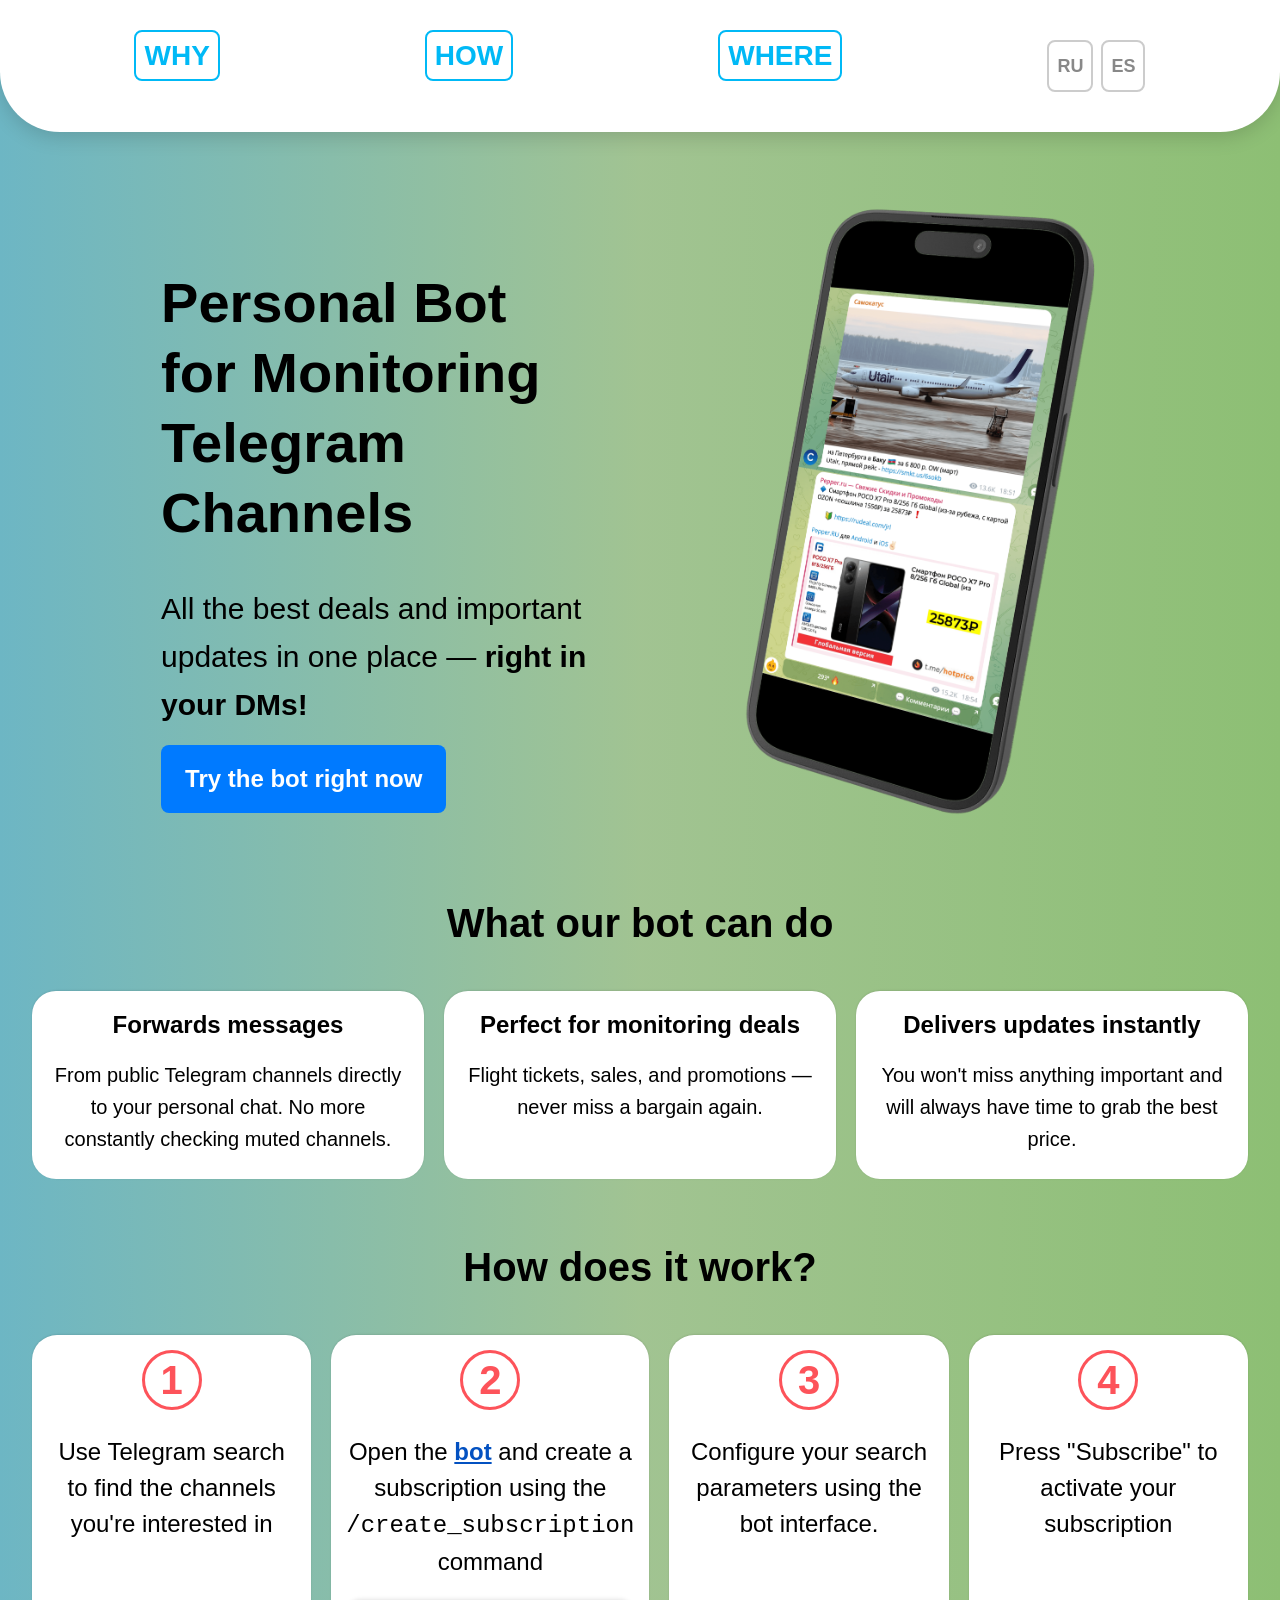
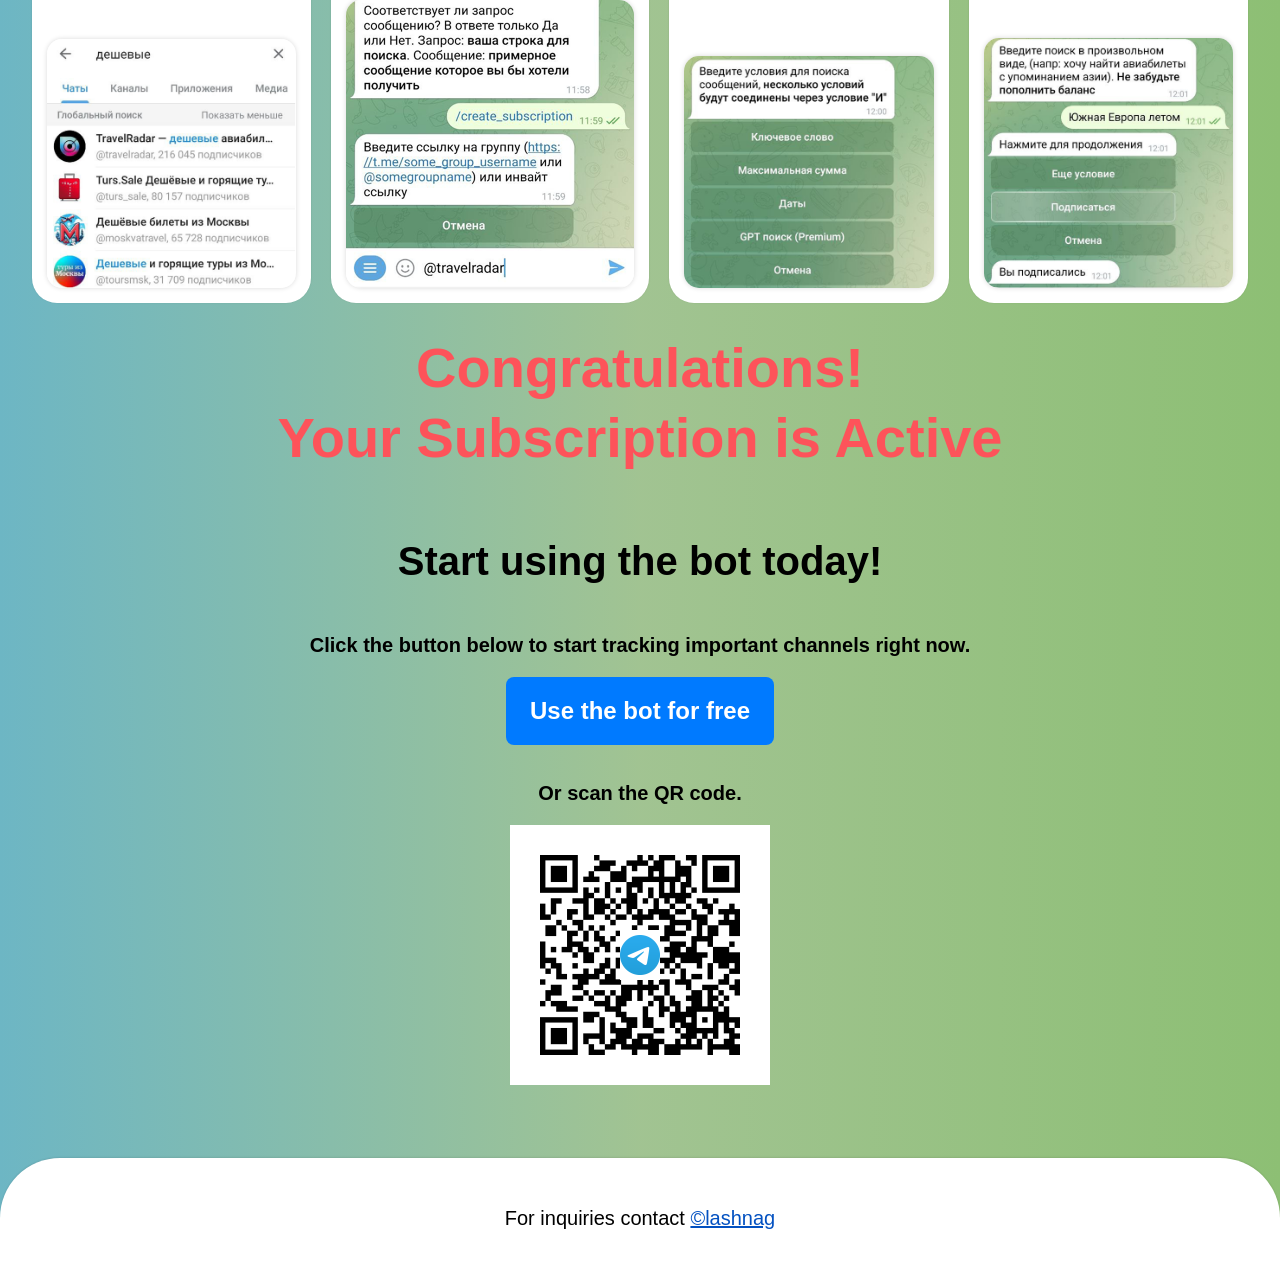
==== commit 2fef5598: "Favicon" ====
--- a/index.html
+++ b/index.html
@@ -1,611 +1,161 @@
-<!DOCTYPE html>
-<html lang="en">
-
-<head>
-    <meta charset="UTF-8">
-    <meta name="viewport" content="width=device-width, initial-scale=1.0">
-    <title>Document</title>
-    <!-- Yandex.Metrika counter -->
-    <script type="text/javascript">
-        (function (m, e, t, r, i, k, a) {
-            m[i] = m[i] || function () { (m[i].a = m[i].a || []).push(arguments) };
-            m[i].l = 1 * new Date();
-            for (var j = 0; j < document.scripts.length; j++) { if (document.scripts[j].src === r) { return; } }
-            k = e.createElement(t), a = e.getElementsByTagName(t)[0], k.async = 1, k.src = r, a.parentNode.insertBefore(k, a)
-        })
-            (window, document, "script", "https://mc.yandex.ru/metrika/tag.js", "ym");
-
-        ym(99839223, "init", {
-            clickmap: true,
-            trackLinks: true,
-            accurateTrackBounce: true,
-            webvisor: true
-        });
-    </script>
-    <noscript>
-        <div><img src="https://mc.yandex.ru/watch/99839223" style="position:absolute; left:-9999px;" alt="" /></div>
-    </noscript>
-    <!-- /Yandex.Metrika counter -->
-    <style>
-        html {
-            font-size: 20px;
-            line-height: 32px;
-            font-family: Arial, Helvetica, sans-serif;
-            background: rgba(109, 182, 196, 1);
-            background: linear-gradient(90deg, rgba(109, 182, 196, 1) 0%, rgba(151, 189, 134, 0.9) 50%, rgba(141, 191, 116, 1) 100%);
-        }
-
-        body {
-            padding: 0;
-            margin: 0;
-            display: flex;
-            flex-direction: column;
-        }
-
-        a {
-            color: #0351c1;
-        }
-
-        .container {
-            padding: 0 32px;
-        }
-
-        .container--column {
-            display: flex;
-            flex-direction: column;
-        }
-
-        .main {
-            flex-grow: 1;
-        }
-
-        .footer,
-        .header {
-            min-height: 120px;
-        }
-
-        .navigation__wrap {
-            list-style: none;
-            display: flex;
-            padding: 24px 0;
-            margin: 0;
-            justify-content: space-around;
-            font-size: 28px;
-        }
-
-        .navigation__container {
-            background-color: #fff;
-            border-radius: 0 0 60px 60px;
-            padding-top: 16px;
-            padding-bottom: 16px;
-            box-shadow: 0px 5px 20px rgba(0, 0, 0, 0.15);
-        }
-
-        .navigation__link {
-            text-decoration: none;
-            color: #00b9f6;
-            cursor: pointer;
-            font-weight: 600;
-            border: 2px solid #00b9f6;
-            border-radius: 8px;
-            padding: 8px;
-        }
-
-        .main-header {
-            padding: 48px 32px;
-        }
-
-        .main-header__container {
-            display: flex;
-            justify-content: space-evenly;
-        }
-
-        .main-header__title {
-            font-size: 56px;
-            line-height: 70px;
-            font-weight: 700;
-        }
-
-        .main-header__wrap {
-            max-width: 40%;
-            padding-top: 50px;
-            display: flex;
-            flex-direction: column;
-        }
-
-        .main-header__image {
-            width: 400px;
-            height: auto;
-        }
-
-        .main-header__text {
-            font-size: 30px;
-            font-weight: 500;
-            line-height: 48px;
-        }
-
-        .main-header__button {
-            margin-top: 16px;
-            align-self: flex-start;
-        }
-
-        .section {
-            margin-bottom: 60px;
-        }
-
-        .section__header {
-            font-size: 40px;
-            font-weight: 600;
-            line-height: 56px;
-            margin: 0 auto;
-            margin-bottom: 40px;
-        }
-
-        .info-list,
-        .step-list {
-            padding: 0;
-            list-style: none;
-            margin: 0;
-            display: flex;
-        }
-
-        .info-list__item {
-            padding: 16px 16px 24px;
-            border-radius: 24px;
-            background-color: #fff;
-            flex: 1;
-            text-align: center;
-            display: flex;
-            flex-direction: column;
-            box-shadow: 0px -0.5px 2px rgba(0, 0, 0, 0.13);
-        }
-
-        .info-list__item:not(:first-child) {
-            margin-left: 20px;
-        }
-
-        .info-list__title {
-            margin: 0 0 16px 0;
-            font-size: 24px;
-            line-height: 36px;
-        }
-
-        .info-list__text {
-            margin: 0;
-            flex: 1;
-        }
-
-        .congrat {
-            text-align: center;
-            color: #fd535a;
-            font-size: 56px;
-            line-height: 70px;
-            margin-top: 30px;
-        }
-
-        .step-list__item {
-            display: flex;
-            flex-direction: column;
-            flex: 1;
-            margin: 0;
-            background-color: #fff;
-            border-radius: 25px;
-            padding: 15px;
-            box-shadow: 0px -0.5px 2px rgba(0, 0, 0, 0.13);
-        }
-
-        .step-list__item:not(:first-child) {
-            margin-left: 20px;
-        }
-
-        .step-list__counter {
-            box-sizing: border-box;
-            border: 3px solid #fd535a;
-            font-size: 40px;
-            font-weight: 700;
-            line-height: 40px;
-            padding: 12px;
-            border-radius: 50%;
-            display: inline-flex;
-            align-items: center;
-            justify-content: center;
-            width: 60px;
-            height: 60px;
-            color: #fd535a;
-            margin-bottom: 24px;
-            align-self: center;
-            box-shadow: 0px 0px 12px rgba(255, 255, 255, 0.5);
-        }
-
-        .step-list__text {
-            margin: 0;
-            font-size: 24px;
-            line-height: 36px;
-            flex: 1;
-            font-weight: 500;
-        }
-
-        .step-list__text a {
-            font-weight: 600;
-        }
-
-        .step-list__text p {
-            margin: 0 0 12px 0;
-        }
-
-        .step-list__text ul,
-        .step-list__text b {
-            margin: 0;
-            padding: 0 0 0 12px;
-            font-size: 20px;
-            line-height: 32px;
-            text-align: left;
-        }
-
-
-        .step-list__text b {
-            display: block;
-            margin-bottom: 8px;
-        }
-
-        .step-list__image {
-            height: auto;
-            max-height: 370px;
-            width: 100%;
-            margin-top: auto;
-            box-shadow: 0px 0px 5px rgba(0, 0, 0, 0.15);
-            border-radius: 15px;
-        }
-
-        .step-list__wrap {
-            display: flex;
-            flex-direction: column;
-            text-align: center;
-            margin-bottom: 20px;
-        }
-
-        .main-button {
-            text-decoration: none;
-            display: inline-block;
-            white-space: nowrap;
-            padding: 16px 24px;
-            background-color: #007aff;
-            border-radius: 8px;
-            max-width: 800px;
-            color: #fff;
-            font-size: 24px;
-            line-height: 36px;
-            font-weight: 600;
-            margin-bottom: 32px;
-        }
-
-        .use-info__qr {
-            align-self: center;
-        }
-
-        .use-info__button {
-            align-self: center;
-        }
-
-        .use-info__text {
-            text-align: center;
-            display: block;
-            margin-bottom: 16px;
-        }
-
-        .footer {
-            display: flex;
-            flex-direction: column;
-            margin-top: 64px;
-        }
-
-        .footer__container {
-            flex: 1;
-            background-color: #fff;
-            display: flex;
-            justify-content: center;
-            align-items: center;
-            border-radius: 60px 60px 0 0;
-            height: 100%;
-            box-shadow: 0px -0.5px 2px rgba(0, 0, 0, 0.13);
-        }
-
-        .command {
-            white-space: nowrap;
-        }
-
-        @media screen and (max-width: 992px) {
-            html {
-                font-size: 16px;
-                line-height: 24px;
-            }
-
-            .container {
-                padding: 0 16px;
-            }
-
-            .footer,
-            .header {
-                min-height: 80px;
-            }
-
-
-            .navigation__wrap {
-                padding: 8px 0;
-                font-size: 16px;
-            }
-
-            .navigation__container {
-                border-radius: 0 0 20px 20px;
-                padding: 8px 0;
-            }
-
-            .navigation__link {
-                padding: 4px 8px;
-            }
-
-            .main-header {
-                padding: 32px 0;
-                text-align: center;
-            }
-
-            .main-header__container {
-                flex-direction: column;
-            }
-
-            .main-header__title {
-                font-size: 32px;
-                line-height: 44px;
-                font-weight: 700;
-                margin: 0 0 20px 0;
-            }
-
-            .main-header__wrap {
-                max-width: none;
-                padding-top: 0;
-            }
-
-            .main-header__image {
-                width: 60%;
-                margin: 0 auto;
-            }
-
-            .main-header__text {
-                font-size: 20px;
-                line-height: 28px;
-            }
-
-            .info-list {
-                flex-direction: column;
-            }
-
-            .info-list__item:not(:first-child) {
-                margin-top: 16px;
-                margin-left: 0;
-            }
-
-            .section {
-                margin-bottom: 50px;
-            }
-
-            .section__header {
-                font-size: 28px;
-                line-height: 36px;
-                text-align: center;
-                margin-bottom: 20px;
-            }
-
-            .step-list__image {
-                height: auto;
-                max-width: 100%;
-                max-height: none;
-            }
-
-            .step-list__counter {
-                width: 60px;
-                height: 60px;
-                margin-bottom: 16px;
-            }
-
-            .step-list__text {
-                font-size: 20px;
-                line-height: 28px;
-            }
-
-            .step-list__text ul,
-            .step-list__text b {
-                font-size: 16px;
-                line-height: 24px;
-            }
-
-            .congrat {
-                font-size: 32px;
-                line-height: 48px;
-            }
-
-            .main-button {
-                max-width: 100%;
-                width: 100%;
-                box-sizing: border-box;
-                font-size: 18px;
-                text-align: center;
-                padding: 16px 4px;
-                font-size: 20px;
-                white-space: inherit;
-            }
-
-            .footer {
-                margin-top: 32px;
-            }
-
-            .footer__container {
-                border-radius: 20px 20px 0 0;
-            }
-        }
-
-        @media screen and (max-width: 1200px) {
-            .step-list {
-                flex-direction: column;
-            }
-
-            .step-list__image {
-                height: auto;
-                max-height: none;
-                width: 100%;
-                max-width: 500px;
-                margin: 0 auto;
-            }
-
-            .step-list__item:not(:first-child) {
-                margin-left: 0;
-            }
-
-            .step-list__item {
-                flex-direction: column;
-                margin: 0;
-                padding: 25px 15px;
-                max-width: none;
-                margin-bottom: 24px;
-                margin-left: 0;
-            }
-        }
-    </style>
-</head>
-
-<body>
-    <header class="header">
-        <nav class="navigation">
-            <div class="navigation__container container">
-                <ul class="navigation__wrap">
-                    <li class="navigation__item"><a class="navigation__link" href="#about">ЗАЧЕМ</a></li>
-                    <li class="navigation__item"><a class="navigation__link" href="#work">КАК</a></li>
-                    <li class="navigation__item"><a class="navigation__link" href="#use">ГДЕ</a></li>
-                </ul>
-            </div>
-        </nav>
-        <div class="main-header">
-            <div class="container main-header__container">
-                <div class="main-header__wrap">
-                    <h1 class="main-header__title">
-                        Персональный бот для&nbsp;мониторинга Telegram-каналов
-                    </h1>
-                    <span class="main-header__text">
-                        Все выгодные предложения и важные обновления в одном месте — <strong>в вашей личке!</strong>
-                    </span>
-                    <a class="main-header__button main-button" href="https://t.me/TestBackendForwarderBot"
-                        target="_blank">
-                        Попробовать бота прямо&nbsp;сейчас
-                    </a>
-                </div>
-                <img class="main-header__image" src="./left.png" width="600" height="1000" />
-            </div>
-        </div>
-    </header>
-    <main class="main">
-        <section id="about" class="section">
-            <div class="container container--column">
-                <h2 class="section__header">Что умеет наш бот</h2>
-                <ul class="info-list">
-                    <li class="info-list__item">
-                        <h3 class="info-list__title">Пересылает сообщения</h3>
-                        <p class="info-list__text">
-                            Из публичных Telegram-каналов в Ваш личный чат.
-                            Больше не надо постоянно просматривать замьюченные каналы.
-                        </p>
-                    </li>
-                    <li class="info-list__item">
-                        <h3 class="info-list__title">Идеально подходит для мониторинга скидок</h3>
-                        <p class="info-list__text">На авиабилеты, акции и распродажи (но не только, читайте <a
-                                href="https://habr.com/ru/companies/alfa/articles/876776/">тут</a>, <a
-                                href="https://habr.com/ru/companies/alfa/articles/860416/">тут</a> и <a
-                                href="https://habr.com/ru/companies/alfa/articles/889684/">тут</a>).
-                        </p>
-                    </li>
-                    <li class="info-list__item">
-                        <h3 class="info-list__title">Мгновенно доставляет обновления</h3>
-                        <p class="info-list__text">
-                            Вы не пропустите ничего важного
-                            и успеете купить по самой выгодной цене.
-                        </p>
-                    </li>
-                </ul>
-            </div>
-        </section>
-        <section id="work" class="section">
-            <div class="container container--column">
-                <h2 class="section__header">Как это работает?</h2>
-                <ul class="step-list">
-                    <li class="step-list__item">
-                        <div class="step-list__wrap">
-                            <span class="step-list__counter">1</span>
-                            <p class="step-list__text">
-                                Используя поиск находите интересующие Вас группы в&nbsp;ТГ
-                            </p>
-                        </div>
-                        <img src="./step-1.png" class="step-list__image" />
-                    </li>
-                    <li class="step-list__item">
-                        <div class="step-list__wrap">
-                            <span class="step-list__counter">2</span>
-                            <p class="step-list__text">
-                                Переходите в <a href="https://t.me/TestBackendForwarderBot" target="_blank">бота</a> по
-                                ссылке и создаёте подписку через команду <code
-                                    class="command">/create_subscription</code>
-                            </p>
-                        </div>
-                        <img src="./step-2.png" class="step-list__image" />
-                    </li>
-                    <li class="step-list__item">
-                        <div class="step-list__wrap">
-                            <span class="step-list__counter">3</span>
-                            <div class="step-list__text">
-                                <p>
-                                    Используя интерфейс, настраиваете параметры поиска.
-                                </p>
-                            </div>
-                        </div>
-                        <img src="./step-3.png" class="step-list__image" />
-                    </li>
-
-                    <li class="step-list__item">
-                        <div class="step-list__wrap">
-                            <span class="step-list__counter">4</span>
-                            <p class="step-list__text">
-                                Для оформления подписки нажмите "Подписаться"
-                            </p>
-                        </div>
-                        <img src="./step-6.png" class="step-list__image" />
-                    </li>
-                </ul>
-
-                <strong class="congrat">
-                    Поздравляем!<br />Ваша Подписка Оформлена
-                </strong>
-            </div>
-        </section>
-        <section id="use" class="use-info">
-            <div class="container container--column">
-                <h2 class="section__header">Используйте бота уже сегодня!</h2>
-                <strong class="use-info__text">
-                    Нажмите на кнопку ниже, чтобы начать отслеживать важные каналы прямо сейчас.
-                </strong>
-                <a class="use-info__button main-button" href="https://t.me/TestBackendForwarderBot" target="_blank">
-                    Использовать бота бесплатно
-                </a>
-                <strong class="use-info__text">
-                    Или отсканируйте QR-код.
-                </strong>
-                <a class="use-info__qr" href="https://t.me/TestBackendForwarderBot" target="_blank">
-                    <img src="./qr.png" alt="qr-code">
-                </a>
-            </div>
-        </section>
-    </main>
-    <footer class="footer">
-        <div class="container footer__container">
-            По вопросам обращайтесь&nbsp;<a href="https://t.me/lashnag" target="_blank">&copy;lashnag</a>
-        </div>
-    </footer>
-</body>
-
+<!DOCTYPE html>
+<html lang="en">
+
+<head>
+    <meta charset="UTF-8">
+    <meta name="viewport" content="width=device-width, initial-scale=1.0">
+    <title>Telegram Forwarder — Personal Channel Monitoring Bot</title>
+    <link rel="alternate" hreflang="en" href="https://telegram-forwarder.site/" />
+    <link rel="alternate" hreflang="ru" href="https://telegram-forwarder.site/ru/" />
+    <link rel="alternate" hreflang="es" href="https://telegram-forwarder.site/es/" />
+    <!-- Google Tag Manager -->
+    <script>(function(w,d,s,l,i){w[l]=w[l]||[];w[l].push({'gtm.start':
+            new Date().getTime(),event:'gtm.js'});var f=d.getElementsByTagName(s)[0],
+        j=d.createElement(s),dl=l!='dataLayer'?'&l='+l:'';j.async=true;j.src=
+        'https://www.googletagmanager.com/gtm.js?id='+i+dl;f.parentNode.insertBefore(j,f);
+    })(window,document,'script','dataLayer','GTM-NTD2VJTS');</script>
+    <!-- End Google Tag Manager -->
+    <link rel="icon" href="./assets/favicon.svg" type="image/svg+xml">
+    <link rel="stylesheet" href="./styles.css">
+</head>
+
+<body>
+    <!-- Google Tag Manager (noscript) -->
+    <noscript><iframe src="https://www.googletagmanager.com/ns.html?id=GTM-NTD2VJTS" height="0" width="0" style="display:none;visibility:hidden"></iframe></noscript>
+    <!-- End Google Tag Manager (noscript) -->
+    <header class="header">
+        <nav class="navigation">
+            <div class="navigation__container container">
+                <ul class="navigation__wrap">
+                    <li class="navigation__item"><a class="navigation__link" href="#about">WHY</a></li>
+                    <li class="navigation__item"><a class="navigation__link" href="#work">HOW</a></li>
+                    <li class="navigation__item"><a class="navigation__link" href="#use">WHERE</a></li>
+                    <li class="navigation__item navigation__lang">
+                        <a class="navigation__link navigation__link--lang" href="/ru/">RU</a>
+                        <a class="navigation__link navigation__link--lang" href="/es/">ES</a>
+                    </li>
+                </ul>
+            </div>
+        </nav>
+        <div class="main-header">
+            <div class="container main-header__container">
+                <div class="main-header__wrap">
+                    <h1 class="main-header__title">
+                        Personal Bot for&nbsp;Monitoring Telegram Channels
+                    </h1>
+                    <span class="main-header__text">
+                        All the best deals and important updates in one place — <strong>right in your DMs!</strong>
+                    </span>
+                    <a class="main-header__button main-button" href="https://t.me/TestBackendForwarderBot"
+                        target="_blank">
+                        Try the bot right&nbsp;now
+                    </a>
+                </div>
+                <img class="main-header__image" src="./assets/left.png" width="600" height="1000" alt="Telegram Forwarder Bot" />
+            </div>
+        </div>
+    </header>
+    <main class="main">
+        <section id="about" class="section">
+            <div class="container container--column">
+                <h2 class="section__header">What our bot can do</h2>
+                <ul class="info-list">
+                    <li class="info-list__item">
+                        <h3 class="info-list__title">Forwards messages</h3>
+                        <p class="info-list__text">
+                            From public Telegram channels directly to your personal chat.
+                            No more constantly checking muted channels.
+                        </p>
+                    </li>
+                    <li class="info-list__item">
+                        <h3 class="info-list__title">Perfect for monitoring deals</h3>
+                        <p class="info-list__text">
+                            Flight tickets, sales, and promotions — never miss a bargain again.
+                        </p>
+                    </li>
+                    <li class="info-list__item">
+                        <h3 class="info-list__title">Delivers updates instantly</h3>
+                        <p class="info-list__text">
+                            You won't miss anything important
+                            and will always have time to grab the best price.
+                        </p>
+                    </li>
+                </ul>
+            </div>
+        </section>
+        <section id="work" class="section">
+            <div class="container container--column">
+                <h2 class="section__header">How does it work?</h2>
+                <ul class="step-list">
+                    <li class="step-list__item">
+                        <div class="step-list__wrap">
+                            <span class="step-list__counter">1</span>
+                            <p class="step-list__text">
+                                Use Telegram search to find the channels you're interested in
+                            </p>
+                        </div>
+                        <img src="./assets/step-1.png" class="step-list__image" alt="Step 1" />
+                    </li>
+                    <li class="step-list__item">
+                        <div class="step-list__wrap">
+                            <span class="step-list__counter">2</span>
+                            <p class="step-list__text">
+                                Open the <a href="https://t.me/TestBackendForwarderBot" target="_blank">bot</a> and
+                                create a subscription using the <code class="command">/create_subscription</code> command
+                            </p>
+                        </div>
+                        <img src="./assets/step-2.png" class="step-list__image" alt="Step 2" />
+                    </li>
+                    <li class="step-list__item">
+                        <div class="step-list__wrap">
+                            <span class="step-list__counter">3</span>
+                            <div class="step-list__text">
+                                <p>
+                                    Configure your search parameters using the bot interface.
+                                </p>
+                            </div>
+                        </div>
+                        <img src="./assets/step-3.png" class="step-list__image" alt="Step 3" />
+                    </li>
+                    <li class="step-list__item">
+                        <div class="step-list__wrap">
+                            <span class="step-list__counter">4</span>
+                            <p class="step-list__text">
+                                Press "Subscribe" to activate your subscription
+                            </p>
+                        </div>
+                        <img src="./assets/step-6.png" class="step-list__image" alt="Step 4" />
+                    </li>
+                </ul>
+
+                <strong class="congrat">
+                    Congratulations!<br />Your Subscription is Active
+                </strong>
+            </div>
+        </section>
+        <section id="use" class="use-info">
+            <div class="container container--column">
+                <h2 class="section__header">Start using the bot today!</h2>
+                <strong class="use-info__text">
+                    Click the button below to start tracking important channels right now.
+                </strong>
+                <a class="use-info__button main-button" href="https://t.me/TestBackendForwarderBot" target="_blank">
+                    Use the bot for free
+                </a>
+                <strong class="use-info__text">
+                    Or scan the QR code.
+                </strong>
+                <a class="use-info__qr" href="https://t.me/TestBackendForwarderBot" target="_blank">
+                    <img src="./assets/qr.png" alt="qr-code">
+                </a>
+            </div>
+        </section>
+    </main>
+    <footer class="footer">
+        <div class="container footer__container">
+            For inquiries contact&nbsp;<a href="https://t.me/lashnag" target="_blank">&copy;lashnag</a>
+        </div>
+    </footer>
+</body>
+
 </html>
--- a/styles.css
+++ b/styles.css
@@ -0,0 +1,460 @@
+html {
+    font-size: 20px;
+    line-height: 32px;
+    font-family: Arial, Helvetica, sans-serif;
+    background: rgba(109, 182, 196, 1);
+    background: linear-gradient(90deg, rgba(109, 182, 196, 1) 0%, rgba(151, 189, 134, 0.9) 50%, rgba(141, 191, 116, 1) 100%);
+}
+
+body {
+    padding: 0;
+    margin: 0;
+    display: flex;
+    flex-direction: column;
+}
+
+a {
+    color: #0351c1;
+}
+
+.container {
+    padding: 0 32px;
+}
+
+.container--column {
+    display: flex;
+    flex-direction: column;
+}
+
+.main {
+    flex-grow: 1;
+}
+
+.footer,
+.header {
+    min-height: 120px;
+}
+
+.navigation__wrap {
+    list-style: none;
+    display: flex;
+    padding: 24px 0;
+    margin: 0;
+    justify-content: space-around;
+    font-size: 28px;
+}
+
+.navigation__container {
+    background-color: #fff;
+    border-radius: 0 0 60px 60px;
+    padding-top: 16px;
+    padding-bottom: 16px;
+    box-shadow: 0px 5px 20px rgba(0, 0, 0, 0.15);
+}
+
+.navigation__link {
+    text-decoration: none;
+    color: #00b9f6;
+    cursor: pointer;
+    font-weight: 600;
+    border: 2px solid #00b9f6;
+    border-radius: 8px;
+    padding: 8px;
+}
+
+.navigation__link--lang {
+    color: #888;
+    border-color: #ccc;
+    font-size: 18px;
+}
+
+.navigation__link--lang:hover {
+    color: #00b9f6;
+    border-color: #00b9f6;
+}
+
+.navigation__lang {
+    display: flex;
+    gap: 8px;
+    align-items: center;
+}
+
+.main-header {
+    padding: 48px 32px;
+}
+
+.main-header__container {
+    display: flex;
+    justify-content: space-evenly;
+}
+
+.main-header__title {
+    font-size: 56px;
+    line-height: 70px;
+    font-weight: 700;
+}
+
+.main-header__wrap {
+    max-width: 40%;
+    padding-top: 50px;
+    display: flex;
+    flex-direction: column;
+}
+
+.main-header__image {
+    width: 400px;
+    height: auto;
+}
+
+.main-header__text {
+    font-size: 30px;
+    font-weight: 500;
+    line-height: 48px;
+}
+
+.main-header__button {
+    margin-top: 16px;
+    align-self: flex-start;
+}
+
+.section {
+    margin-bottom: 60px;
+}
+
+.section__header {
+    font-size: 40px;
+    font-weight: 600;
+    line-height: 56px;
+    margin: 0 auto;
+    margin-bottom: 40px;
+}
+
+.info-list,
+.step-list {
+    padding: 0;
+    list-style: none;
+    margin: 0;
+    display: flex;
+}
+
+.info-list__item {
+    padding: 16px 16px 24px;
+    border-radius: 24px;
+    background-color: #fff;
+    flex: 1;
+    text-align: center;
+    display: flex;
+    flex-direction: column;
+    box-shadow: 0px -0.5px 2px rgba(0, 0, 0, 0.13);
+}
+
+.info-list__item:not(:first-child) {
+    margin-left: 20px;
+}
+
+.info-list__title {
+    margin: 0 0 16px 0;
+    font-size: 24px;
+    line-height: 36px;
+}
+
+.info-list__text {
+    margin: 0;
+    flex: 1;
+}
+
+.congrat {
+    text-align: center;
+    color: #fd535a;
+    font-size: 56px;
+    line-height: 70px;
+    margin-top: 30px;
+}
+
+.step-list__item {
+    display: flex;
+    flex-direction: column;
+    flex: 1;
+    margin: 0;
+    background-color: #fff;
+    border-radius: 25px;
+    padding: 15px;
+    box-shadow: 0px -0.5px 2px rgba(0, 0, 0, 0.13);
+}
+
+.step-list__item:not(:first-child) {
+    margin-left: 20px;
+}
+
+.step-list__counter {
+    box-sizing: border-box;
+    border: 3px solid #fd535a;
+    font-size: 40px;
+    font-weight: 700;
+    line-height: 40px;
+    padding: 12px;
+    border-radius: 50%;
+    display: inline-flex;
+    align-items: center;
+    justify-content: center;
+    width: 60px;
+    height: 60px;
+    color: #fd535a;
+    margin-bottom: 24px;
+    align-self: center;
+    box-shadow: 0px 0px 12px rgba(255, 255, 255, 0.5);
+}
+
+.step-list__text {
+    margin: 0;
+    font-size: 24px;
+    line-height: 36px;
+    flex: 1;
+    font-weight: 500;
+}
+
+.step-list__text a {
+    font-weight: 600;
+}
+
+.step-list__text p {
+    margin: 0 0 12px 0;
+}
+
+.step-list__text ul,
+.step-list__text b {
+    margin: 0;
+    padding: 0 0 0 12px;
+    font-size: 20px;
+    line-height: 32px;
+    text-align: left;
+}
+
+.step-list__text b {
+    display: block;
+    margin-bottom: 8px;
+}
+
+.step-list__image {
+    height: auto;
+    max-height: 370px;
+    width: 100%;
+    margin-top: auto;
+    box-shadow: 0px 0px 5px rgba(0, 0, 0, 0.15);
+    border-radius: 15px;
+}
+
+.step-list__wrap {
+    display: flex;
+    flex-direction: column;
+    text-align: center;
+    margin-bottom: 20px;
+}
+
+.main-button {
+    text-decoration: none;
+    display: inline-block;
+    white-space: nowrap;
+    padding: 16px 24px;
+    background-color: #007aff;
+    border-radius: 8px;
+    max-width: 800px;
+    color: #fff;
+    font-size: 24px;
+    line-height: 36px;
+    font-weight: 600;
+    margin-bottom: 32px;
+}
+
+.use-info__qr {
+    align-self: center;
+}
+
+.use-info__button {
+    align-self: center;
+}
+
+.use-info__text {
+    text-align: center;
+    display: block;
+    margin-bottom: 16px;
+}
+
+.footer {
+    display: flex;
+    flex-direction: column;
+    margin-top: 64px;
+}
+
+.footer__container {
+    flex: 1;
+    background-color: #fff;
+    display: flex;
+    justify-content: center;
+    align-items: center;
+    border-radius: 60px 60px 0 0;
+    height: 100%;
+    box-shadow: 0px -0.5px 2px rgba(0, 0, 0, 0.13);
+}
+
+.command {
+    white-space: nowrap;
+}
+
+@media screen and (max-width: 992px) {
+    html {
+        font-size: 16px;
+        line-height: 24px;
+    }
+
+    .container {
+        padding: 0 16px;
+    }
+
+    .footer,
+    .header {
+        min-height: 80px;
+    }
+
+    .navigation__wrap {
+        padding: 8px 0;
+        font-size: 16px;
+    }
+
+    .navigation__container {
+        border-radius: 0 0 20px 20px;
+        padding: 8px 0;
+    }
+
+    .navigation__link {
+        padding: 4px 8px;
+    }
+
+    .navigation__link--lang {
+        font-size: 14px;
+    }
+
+    .main-header {
+        padding: 32px 0;
+        text-align: center;
+    }
+
+    .main-header__container {
+        flex-direction: column;
+    }
+
+    .main-header__title {
+        font-size: 32px;
+        line-height: 44px;
+        font-weight: 700;
+        margin: 0 0 20px 0;
+    }
+
+    .main-header__wrap {
+        max-width: none;
+        padding-top: 0;
+    }
+
+    .main-header__image {
+        width: 60%;
+        margin: 0 auto;
+    }
+
+    .main-header__text {
+        font-size: 20px;
+        line-height: 28px;
+    }
+
+    .info-list {
+        flex-direction: column;
+    }
+
+    .info-list__item:not(:first-child) {
+        margin-top: 16px;
+        margin-left: 0;
+    }
+
+    .section {
+        margin-bottom: 50px;
+    }
+
+    .section__header {
+        font-size: 28px;
+        line-height: 36px;
+        text-align: center;
+        margin-bottom: 20px;
+    }
+
+    .step-list__image {
+        height: auto;
+        max-width: 100%;
+        max-height: none;
+    }
+
+    .step-list__counter {
+        width: 60px;
+        height: 60px;
+        margin-bottom: 16px;
+    }
+
+    .step-list__text {
+        font-size: 20px;
+        line-height: 28px;
+    }
+
+    .step-list__text ul,
+    .step-list__text b {
+        font-size: 16px;
+        line-height: 24px;
+    }
+
+    .congrat {
+        font-size: 32px;
+        line-height: 48px;
+    }
+
+    .main-button {
+        max-width: 100%;
+        width: 100%;
+        box-sizing: border-box;
+        text-align: center;
+        padding: 16px 4px;
+        font-size: 20px;
+        white-space: inherit;
+    }
+
+    .footer {
+        margin-top: 32px;
+    }
+
+    .footer__container {
+        border-radius: 20px 20px 0 0;
+    }
+}
+
+@media screen and (max-width: 1200px) {
+    .step-list {
+        flex-direction: column;
+    }
+
+    .step-list__image {
+        height: auto;
+        max-height: none;
+        width: 100%;
+        max-width: 500px;
+        margin: 0 auto;
+    }
+
+    .step-list__item:not(:first-child) {
+        margin-left: 0;
+    }
+
+    .step-list__item {
+        flex-direction: column;
+        margin: 0;
+        padding: 25px 15px;
+        max-width: none;
+        margin-bottom: 24px;
+        margin-left: 0;
+    }
+}
